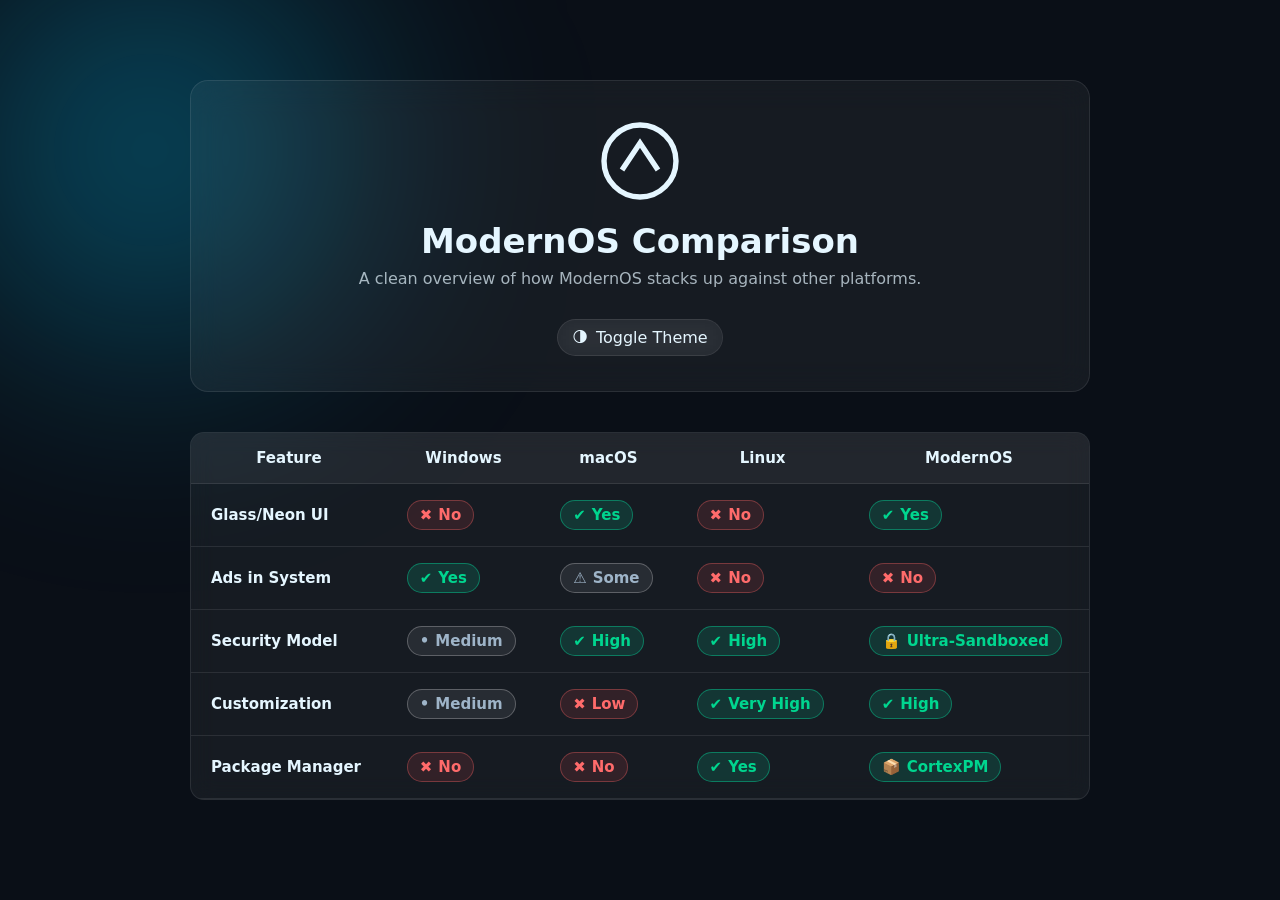
==== index.html @ d5716e23 "Update index.html" ====
<!doctype html>
<html lang="en" data-theme="dark">
<head>
<meta charset="utf-8" />
<meta name="viewport" content="width=device-width, initial-scale=1" />
<title>ModernOS – Comparison</title>

<style>
/* -------------------------
   GLOBAL DESIGN
--------------------------*/
:root {
  --bg-dark: #0a0f17;
  --bg-light: #f4f7ff;
  --text-dark: #e5f6ff;
  --text-light: #1b1e23;
  --glass-dark: rgba(255,255,255,0.05);
  --glass-light: rgba(0,0,0,0.05);
  --border-dark: rgba(255,255,255,0.09);
  --border-light: rgba(0,0,0,0.09);
}

html[data-theme="dark"] {
  --bg: var(--bg-dark);
  --text: var(--text-dark);
  --glass: var(--glass-dark);
  --border: var(--border-dark);
}

html[data-theme="light"] {
  --bg: var(--bg-light);
  --text: var(--text-light);
  --glass: var(--glass-light);
  --border: var(--border-light);
}

body {
  margin: 0;
  font-family: system-ui, Inter, sans-serif;
  background: var(--bg);
  color: var(--text);
  overflow-x: hidden;
  transition: background 0.5s, color 0.5s;
}

/* -------------------------
   HERO GRADIENT ANIMATION
--------------------------*/
.hero-bg {
  position: fixed;
  top: -150px;
  left: -150px;
  width: 600px;
  height: 600px;
  background: radial-gradient(circle, rgba(0,200,255,0.4), transparent 70%);
  filter: blur(100px);
  animation: float 12s infinite linear alternate;
  pointer-events: none;
}
@keyframes float {
  from { transform: translate(0,0); }
  to   { transform: translate(200px,120px); }
}

/* -------------------------
   PAGE STRUCTURE
--------------------------*/
.container {
  max-width: 900px;
  margin: 60px auto;
  padding: 20px;
  position: relative;
}

/* -------------------------
   HEADER + LOGO
--------------------------*/
header {
  text-align: center;
  padding: 35px 25px;
  border-radius: 18px;
  background: var(--glass);
  border: 1px solid var(--border);
  backdrop-filter: blur(16px);
}

.logo {
  width: 90px;
  height: 90px;
  margin: 0 auto 15px;
  opacity: 0;
  animation: fadeIn 1.5s forwards ease-out;
}

/* Placeholder ModernOS SVG logo */
.logo svg {
  width: 100%;
  height: 100%;
  fill: var(--text);
}

@keyframes fadeIn {
  to { opacity: 1; transform: scale(1); }
}

h1 {
  margin: 0;
  font-size: 34px;
  font-weight: 700;
}

p.lead {
  margin-top: 8px;
  color: var(--text);
  opacity: 0.7;
}

/* -------------------------
   THEME TOGGLE
--------------------------*/
.theme-toggle {
  margin-top: 15px;
  cursor: pointer;
  padding: 8px 14px;
  border-radius: 20px;
  display: inline-flex;
  gap: 8px;
  background: var(--glass);
  border: 1px solid var(--border);
  backdrop-filter: blur(10px);
  transition: 0.25s;
}
.theme-toggle:hover {
  transform: scale(1.05);
}

/* Icons for badges */
.icon {
  font-size: 15px;
  vertical-align: middle;
}

/* -------------------------
   TABLE
--------------------------*/
.table-wrap {
  margin-top: 40px;
  overflow-x: auto;
  border-radius: 14px;
  background: var(--glass);
  border: 1px solid var(--border);
  backdrop-filter: blur(12px);
  animation: slideUp 1.3s ease-out;
}

@keyframes slideUp {
  from {
    opacity: 0;
    transform: translateY(25px);
  }
  to {
    opacity: 1;
    transform: translateY(0);
  }
}

table {
  width: 100%;
  border-collapse: collapse;
  min-width: 550px;
}

th, td {
  padding: 16px 20px;
  border-bottom: 1px solid var(--border);
  font-size: 15px;
}

th {
  background: var(--glass);
  font-weight: 600;
}

tbody tr:hover {
  background: rgba(255,255,255,0.06);
  transition: 0.2s;
}

.feature {
  font-weight: 600;
}

/* STATUS ICON STYLES */
.status {
  font-size: 15px;
  font-weight: 600;
  display: inline-flex;
  align-items: center;
  gap: 6px;
  padding: 5px 12px;
  border-radius: 20px;
  border: 1px solid;
}

.yes {
  color: #00d68f;
  border-color: rgba(0,255,180,0.35);
  background: rgba(0,255,180,0.12);
}

.no {
  color: #ff6b6b;
  border-color: rgba(255,100,100,0.35);
  background: rgba(255,80,80,0.12);
}

.maybe {
  color: #9eb4c8;
  border-color: rgba(255,255,255,0.25);
  background: rgba(255,255,255,0.08);
}

/* ---------------------------
   MOBILE OPTIMIZATION
----------------------------*/
@media (max-width: 700px) {
  h1 { font-size: 26px; }
  p.lead { font-size: 14px; }
  th, td { font-size: 13px; padding: 12px 14px; }
}
</style>
</head>
<body>

<div class="hero-bg"></div>

<div class="container">

  <header>
    <div class="logo">
      <!-- ModernOS placeholder logo -->
      <svg viewBox="0 0 100 100">
        <circle cx="50" cy="50" r="40" stroke-width="6" stroke="currentColor" fill="none"/>
        <path d="M30 60 L50 30 L70 60" stroke="currentColor" stroke-width="6" fill="none"/>
      </svg>
    </div>

    <h1>ModernOS Comparison</h1>
    <p class="lead">A clean overview of how ModernOS stacks up against other platforms.</p>

    <div class="theme-toggle" onclick="toggleTheme()">
      <span class="icon">🌗</span> Toggle Theme
    </div>
  </header>

  <div class="table-wrap">
    <table>
      <thead>
        <tr>
          <th>Feature</th>
          <th>Windows</th>
          <th>macOS</th>
          <th>Linux</th>
          <th>ModernOS</th>
        </tr>
      </thead>

      <tbody>
        <tr>
          <td class="feature">Glass/Neon UI</td>
          <td><span class="status no"><span class="icon">✖</span>No</span></td>
          <td><span class="status yes"><span class="icon">✔</span>Yes</span></td>
          <td><span class="status no"><span class="icon">✖</span>No</span></td>
          <td><span class="status yes"><span class="icon">✔</span>Yes</span></td>
        </tr>

        <tr>
          <td class="feature">Ads in System</td>
          <td><span class="status yes"><span class="icon">✔</span>Yes</span></td>
          <td><span class="status maybe"><span class="icon">⚠</span>Some</span></td>
          <td><span class="status no"><span class="icon">✖</span>No</span></td>
          <td><span class="status no"><span class="icon">✖</span>No</span></td>
        </tr>

        <tr>
          <td class="feature">Security Model</td>
          <td><span class="status maybe"><span class="icon">•</span>Medium</span></td>
          <td><span class="status yes"><span class="icon">✔</span>High</span></td>
          <td><span class="status yes"><span class="icon">✔</span>High</span></td>
          <td><span class="status yes"><span class="icon">🔒</span>Ultra-Sandboxed</span></td>
        </tr>

        <tr>
          <td class="feature">Customization</td>
          <td><span class="status maybe"><span class="icon">•</span>Medium</span></td>
          <td><span class="status no"><span class="icon">✖</span>Low</span></td>
          <td><span class="status yes"><span class="icon">✔</span>Very High</span></td>
          <td><span class="status yes"><span class="icon">✔</span>High</span></td>
        </tr>

        <tr>
          <td class="feature">Package Manager</td>
          <td><span class="status no"><span class="icon">✖</span>No</span></td>
          <td><span class="status no"><span class="icon">✖</span>No</span></td>
          <td><span class="status yes"><span class="icon">✔</span>Yes</span></td>
          <td><span class="status yes"><span class="icon">📦</span>CortexPM</span></td>
        </tr>

      </tbody>
    </table>
  </div>

</div>

<script>
function toggleTheme() {
  const html = document.documentElement;
  html.dataset.theme = html.dataset.theme === "dark" ? "light" : "dark";
}
</script>

</body>
</html>
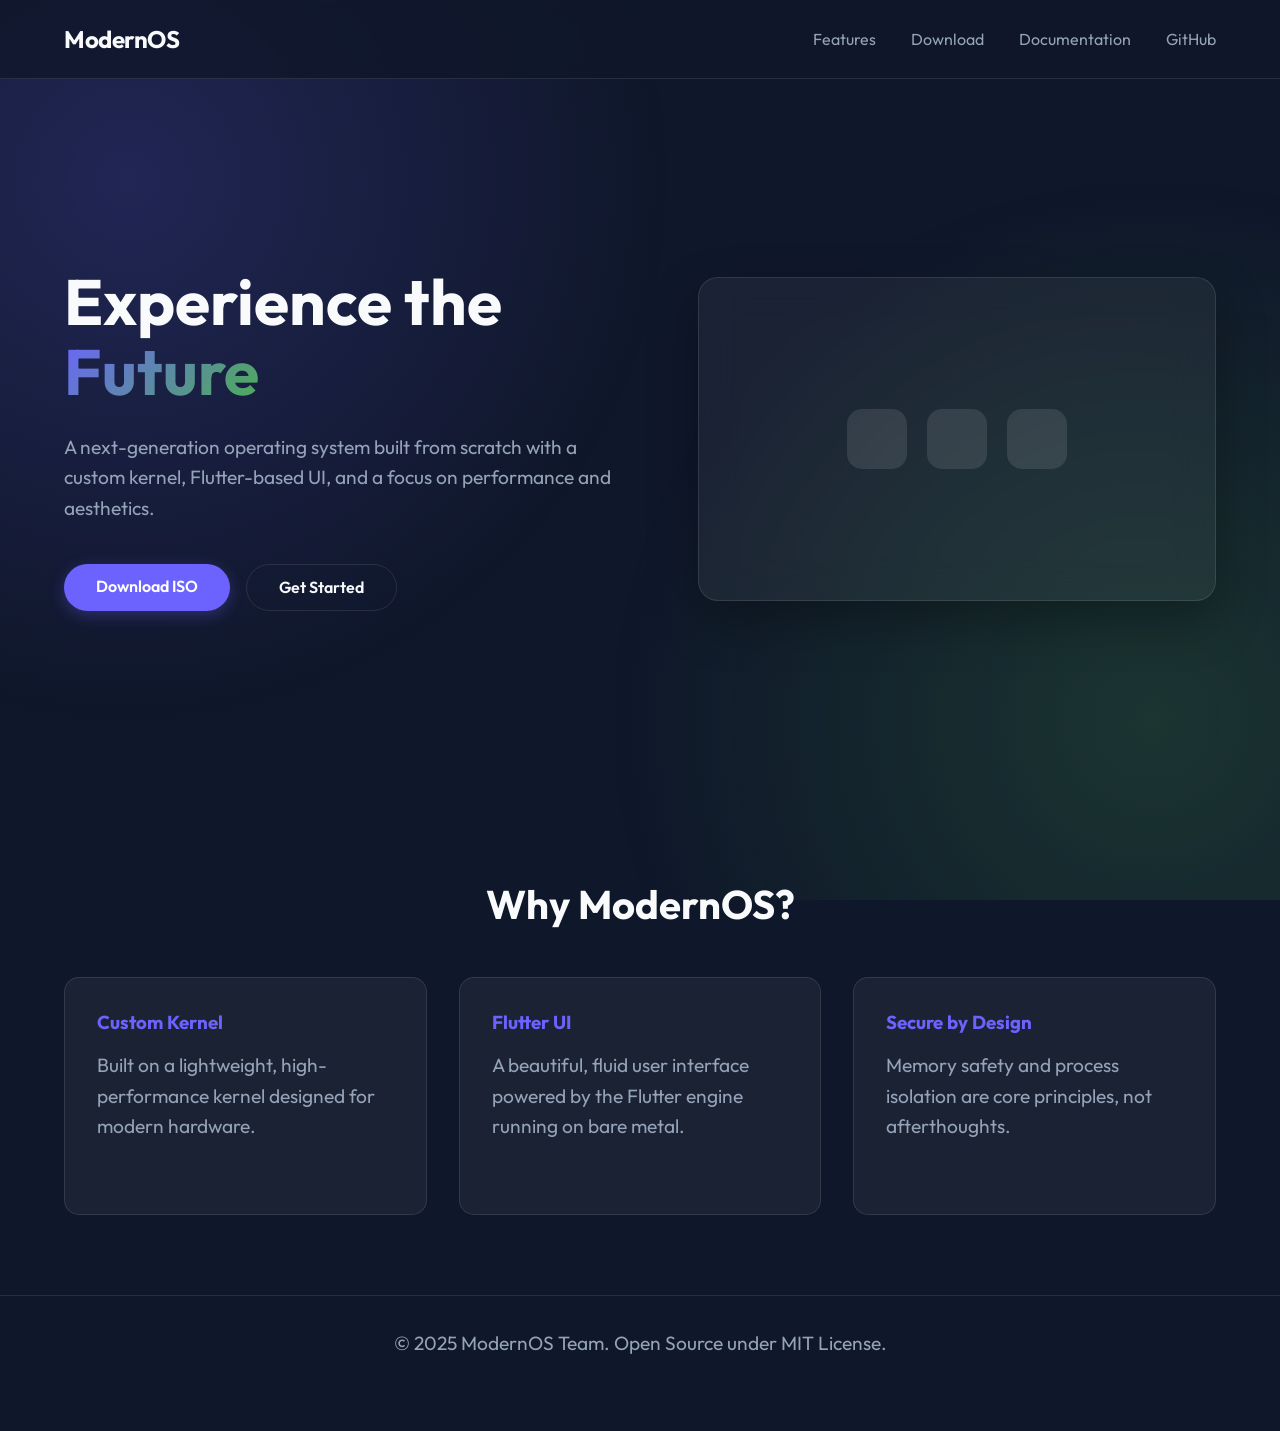
==== commit da3711a9: "Release: ISO and Website" ====
--- a/index.html
+++ b/index.html
@@ -1,323 +1,66 @@
-<!doctype html>
-<html lang="en" data-theme="dark">
+<!DOCTYPE html>
+<html lang="en">
 <head>
-<meta charset="utf-8" />
-<meta name="viewport" content="width=device-width, initial-scale=1" />
-<title>ModernOS – Comparison</title>
-
-<style>
-/* -------------------------
-   GLOBAL DESIGN
---------------------------*/
-:root {
-  --bg-dark: #0a0f17;
-  --bg-light: #f4f7ff;
-  --text-dark: #e5f6ff;
-  --text-light: #1b1e23;
-  --glass-dark: rgba(255,255,255,0.05);
-  --glass-light: rgba(0,0,0,0.05);
-  --border-dark: rgba(255,255,255,0.09);
-  --border-light: rgba(0,0,0,0.09);
-}
-
-html[data-theme="dark"] {
-  --bg: var(--bg-dark);
-  --text: var(--text-dark);
-  --glass: var(--glass-dark);
-  --border: var(--border-dark);
-}
-
-html[data-theme="light"] {
-  --bg: var(--bg-light);
-  --text: var(--text-light);
-  --glass: var(--glass-light);
-  --border: var(--border-light);
-}
-
-body {
-  margin: 0;
-  font-family: system-ui, Inter, sans-serif;
-  background: var(--bg);
-  color: var(--text);
-  overflow-x: hidden;
-  transition: background 0.5s, color 0.5s;
-}
-
-/* -------------------------
-   HERO GRADIENT ANIMATION
---------------------------*/
-.hero-bg {
-  position: fixed;
-  top: -150px;
-  left: -150px;
-  width: 600px;
-  height: 600px;
-  background: radial-gradient(circle, rgba(0,200,255,0.4), transparent 70%);
-  filter: blur(100px);
-  animation: float 12s infinite linear alternate;
-  pointer-events: none;
-}
-@keyframes float {
-  from { transform: translate(0,0); }
-  to   { transform: translate(200px,120px); }
-}
-
-/* -------------------------
-   PAGE STRUCTURE
---------------------------*/
-.container {
-  max-width: 900px;
-  margin: 60px auto;
-  padding: 20px;
-  position: relative;
-}
-
-/* -------------------------
-   HEADER + LOGO
---------------------------*/
-header {
-  text-align: center;
-  padding: 35px 25px;
-  border-radius: 18px;
-  background: var(--glass);
-  border: 1px solid var(--border);
-  backdrop-filter: blur(16px);
-}
-
-.logo {
-  width: 90px;
-  height: 90px;
-  margin: 0 auto 15px;
-  opacity: 0;
-  animation: fadeIn 1.5s forwards ease-out;
-}
-
-/* Placeholder ModernOS SVG logo */
-.logo svg {
-  width: 100%;
-  height: 100%;
-  fill: var(--text);
-}
-
-@keyframes fadeIn {
-  to { opacity: 1; transform: scale(1); }
-}
-
-h1 {
-  margin: 0;
-  font-size: 34px;
-  font-weight: 700;
-}
-
-p.lead {
-  margin-top: 8px;
-  color: var(--text);
-  opacity: 0.7;
-}
-
-/* -------------------------
-   THEME TOGGLE
---------------------------*/
-.theme-toggle {
-  margin-top: 15px;
-  cursor: pointer;
-  padding: 8px 14px;
-  border-radius: 20px;
-  display: inline-flex;
-  gap: 8px;
-  background: var(--glass);
-  border: 1px solid var(--border);
-  backdrop-filter: blur(10px);
-  transition: 0.25s;
-}
-.theme-toggle:hover {
-  transform: scale(1.05);
-}
-
-/* Icons for badges */
-.icon {
-  font-size: 15px;
-  vertical-align: middle;
-}
-
-/* -------------------------
-   TABLE
---------------------------*/
-.table-wrap {
-  margin-top: 40px;
-  overflow-x: auto;
-  border-radius: 14px;
-  background: var(--glass);
-  border: 1px solid var(--border);
-  backdrop-filter: blur(12px);
-  animation: slideUp 1.3s ease-out;
-}
-
-@keyframes slideUp {
-  from {
-    opacity: 0;
-    transform: translateY(25px);
-  }
-  to {
-    opacity: 1;
-    transform: translateY(0);
-  }
-}
-
-table {
-  width: 100%;
-  border-collapse: collapse;
-  min-width: 550px;
-}
-
-th, td {
-  padding: 16px 20px;
-  border-bottom: 1px solid var(--border);
-  font-size: 15px;
-}
-
-th {
-  background: var(--glass);
-  font-weight: 600;
-}
-
-tbody tr:hover {
-  background: rgba(255,255,255,0.06);
-  transition: 0.2s;
-}
-
-.feature {
-  font-weight: 600;
-}
-
-/* STATUS ICON STYLES */
-.status {
-  font-size: 15px;
-  font-weight: 600;
-  display: inline-flex;
-  align-items: center;
-  gap: 6px;
-  padding: 5px 12px;
-  border-radius: 20px;
-  border: 1px solid;
-}
-
-.yes {
-  color: #00d68f;
-  border-color: rgba(0,255,180,0.35);
-  background: rgba(0,255,180,0.12);
-}
-
-.no {
-  color: #ff6b6b;
-  border-color: rgba(255,100,100,0.35);
-  background: rgba(255,80,80,0.12);
-}
-
-.maybe {
-  color: #9eb4c8;
-  border-color: rgba(255,255,255,0.25);
-  background: rgba(255,255,255,0.08);
-}
-
-/* ---------------------------
-   MOBILE OPTIMIZATION
-----------------------------*/
-@media (max-width: 700px) {
-  h1 { font-size: 26px; }
-  p.lead { font-size: 14px; }
-  th, td { font-size: 13px; padding: 12px 14px; }
-}
-</style>
+    <meta charset="UTF-8">
+    <meta name="viewport" content="width=device-width, initial-scale=1.0">
+    <title>ModernOS - The Future of Operating Systems</title>
+    <link rel="stylesheet" href="style.css">
+    <link href="https://fonts.googleapis.com/css2?family=Outfit:wght@300;400;600;700&display=swap" rel="stylesheet">
 </head>
 <body>
+    <div class="background-gradient"></div>
+    
+    <nav class="navbar">
+        <div class="logo">ModernOS</div>
+        <div class="nav-links">
+            <a href="#features">Features</a>
+            <a href="#download">Download</a>
+            <a href="#docs">Documentation</a>
+            <a href="https://github.com/arthur/ModernOS-Cortex" class="github-link">GitHub</a>
+        </div>
+    </nav>
 
-<div class="hero-bg"></div>
+    <header class="hero">
+        <div class="hero-content">
+            <h1>Experience the <span class="gradient-text">Future</span></h1>
+            <p>A next-generation operating system built from scratch with a custom kernel, Flutter-based UI, and a focus on performance and aesthetics.</p>
+            <div class="cta-buttons">
+                <a href="#download" class="btn primary">Download ISO</a>
+                <a href="#docs" class="btn secondary">Get Started</a>
+            </div>
+        </div>
+        <div class="hero-image">
+            <div class="glass-card">
+                <!-- Placeholder for OS screenshot -->
+                <div class="screen-placeholder">
+                    <div class="app-icon"></div>
+                    <div class="app-icon"></div>
+                    <div class="app-icon"></div>
+                </div>
+            </div>
+        </div>
+    </header>
 
-<div class="container">
+    <section id="features" class="features">
+        <h2>Why ModernOS?</h2>
+        <div class="feature-grid">
+            <div class="feature-card">
+                <h3>Custom Kernel</h3>
+                <p>Built on a lightweight, high-performance kernel designed for modern hardware.</p>
+            </div>
+            <div class="feature-card">
+                <h3>Flutter UI</h3>
+                <p>A beautiful, fluid user interface powered by the Flutter engine running on bare metal.</p>
+            </div>
+            <div class="feature-card">
+                <h3>Secure by Design</h3>
+                <p>Memory safety and process isolation are core principles, not afterthoughts.</p>
+            </div>
+        </div>
+    </section>
 
-  <header>
-    <div class="logo">
-      <!-- ModernOS placeholder logo -->
-      <svg viewBox="0 0 100 100">
-        <circle cx="50" cy="50" r="40" stroke-width="6" stroke="currentColor" fill="none"/>
-        <path d="M30 60 L50 30 L70 60" stroke="currentColor" stroke-width="6" fill="none"/>
-      </svg>
-    </div>
-
-    <h1>ModernOS Comparison</h1>
-    <p class="lead">A clean overview of how ModernOS stacks up against other platforms.</p>
-
-    <div class="theme-toggle" onclick="toggleTheme()">
-      <span class="icon">🌗</span> Toggle Theme
-    </div>
-  </header>
-
-  <div class="table-wrap">
-    <table>
-      <thead>
-        <tr>
-          <th>Feature</th>
-          <th>Windows</th>
-          <th>macOS</th>
-          <th>Linux</th>
-          <th>ModernOS</th>
-        </tr>
-      </thead>
-
-      <tbody>
-        <tr>
-          <td class="feature">Glass/Neon UI</td>
-          <td><span class="status no"><span class="icon">✖</span>No</span></td>
-          <td><span class="status yes"><span class="icon">✔</span>Yes</span></td>
-          <td><span class="status no"><span class="icon">✖</span>No</span></td>
-          <td><span class="status yes"><span class="icon">✔</span>Yes</span></td>
-        </tr>
-
-        <tr>
-          <td class="feature">Ads in System</td>
-          <td><span class="status yes"><span class="icon">✔</span>Yes</span></td>
-          <td><span class="status maybe"><span class="icon">⚠</span>Some</span></td>
-          <td><span class="status no"><span class="icon">✖</span>No</span></td>
-          <td><span class="status no"><span class="icon">✖</span>No</span></td>
-        </tr>
-
-        <tr>
-          <td class="feature">Security Model</td>
-          <td><span class="status maybe"><span class="icon">•</span>Medium</span></td>
-          <td><span class="status yes"><span class="icon">✔</span>High</span></td>
-          <td><span class="status yes"><span class="icon">✔</span>High</span></td>
-          <td><span class="status yes"><span class="icon">🔒</span>Ultra-Sandboxed</span></td>
-        </tr>
-
-        <tr>
-          <td class="feature">Customization</td>
-          <td><span class="status maybe"><span class="icon">•</span>Medium</span></td>
-          <td><span class="status no"><span class="icon">✖</span>Low</span></td>
-          <td><span class="status yes"><span class="icon">✔</span>Very High</span></td>
-          <td><span class="status yes"><span class="icon">✔</span>High</span></td>
-        </tr>
-
-        <tr>
-          <td class="feature">Package Manager</td>
-          <td><span class="status no"><span class="icon">✖</span>No</span></td>
-          <td><span class="status no"><span class="icon">✖</span>No</span></td>
-          <td><span class="status yes"><span class="icon">✔</span>Yes</span></td>
-          <td><span class="status yes"><span class="icon">📦</span>CortexPM</span></td>
-        </tr>
-
-      </tbody>
-    </table>
-  </div>
-
-</div>
-
-<script>
-function toggleTheme() {
-  const html = document.documentElement;
-  html.dataset.theme = html.dataset.theme === "dark" ? "light" : "dark";
-}
-</script>
-
+    <footer class="footer">
+        <p>&copy; 2025 ModernOS Team. Open Source under MIT License.</p>
+    </footer>
 </body>
 </html>
--- a/style.css
+++ b/style.css
@@ -0,0 +1,195 @@
+:root {
+    --primary: #6C63FF;
+    --secondary: #4CAF50;
+    --dark-bg: #0F172A;
+    --glass-bg: rgba(255, 255, 255, 0.05);
+    --glass-border: rgba(255, 255, 255, 0.1);
+    --text-main: #F8FAFC;
+    --text-muted: #94A3B8;
+}
+
+* {
+    margin: 0;
+    padding: 0;
+    box-sizing: border-box;
+}
+
+body {
+    font-family: 'Outfit', sans-serif;
+    background-color: var(--dark-bg);
+    color: var(--text-main);
+    overflow-x: hidden;
+}
+
+.background-gradient {
+    position: fixed;
+    top: 0;
+    left: 0;
+    width: 100vw;
+    height: 100vh;
+    background: radial-gradient(circle at 10% 20%, rgba(108, 99, 255, 0.2) 0%, transparent 40%),
+                radial-gradient(circle at 90% 80%, rgba(76, 175, 80, 0.2) 0%, transparent 40%);
+    z-index: -1;
+}
+
+.navbar {
+    display: flex;
+    justify-content: space-between;
+    align-items: center;
+    padding: 1.5rem 5%;
+    background: rgba(15, 23, 42, 0.8);
+    backdrop-filter: blur(10px);
+    position: sticky;
+    top: 0;
+    z-index: 100;
+    border-bottom: 1px solid var(--glass-border);
+}
+
+.logo {
+    font-size: 1.5rem;
+    font-weight: 700;
+    letter-spacing: -0.5px;
+}
+
+.nav-links a {
+    color: var(--text-muted);
+    text-decoration: none;
+    margin-left: 2rem;
+    transition: color 0.3s;
+}
+
+.nav-links a:hover {
+    color: var(--text-main);
+}
+
+.hero {
+    display: flex;
+    align-items: center;
+    justify-content: space-between;
+    padding: 5rem 5%;
+    min-height: 80vh;
+}
+
+.hero-content {
+    max-width: 50%;
+}
+
+h1 {
+    font-size: 4rem;
+    line-height: 1.1;
+    margin-bottom: 1.5rem;
+}
+
+.gradient-text {
+    background: linear-gradient(135deg, var(--primary), var(--secondary));
+    -webkit-background-clip: text;
+    -webkit-text-fill-color: transparent;
+}
+
+p {
+    font-size: 1.2rem;
+    color: var(--text-muted);
+    margin-bottom: 2.5rem;
+    line-height: 1.6;
+}
+
+.cta-buttons {
+    display: flex;
+    gap: 1rem;
+}
+
+.btn {
+    padding: 0.8rem 2rem;
+    border-radius: 50px;
+    text-decoration: none;
+    font-weight: 600;
+    transition: transform 0.2s, box-shadow 0.2s;
+}
+
+.btn.primary {
+    background: var(--primary);
+    color: white;
+    box-shadow: 0 4px 15px rgba(108, 99, 255, 0.3);
+}
+
+.btn.secondary {
+    background: transparent;
+    border: 1px solid var(--glass-border);
+    color: var(--text-main);
+}
+
+.btn:hover {
+    transform: translateY(-2px);
+}
+
+.hero-image {
+    width: 45%;
+    display: flex;
+    justify-content: center;
+}
+
+.glass-card {
+    width: 100%;
+    aspect-ratio: 16/10;
+    background: var(--glass-bg);
+    border: 1px solid var(--glass-border);
+    border-radius: 20px;
+    backdrop-filter: blur(20px);
+    box-shadow: 0 20px 50px rgba(0, 0, 0, 0.3);
+    display: flex;
+    align-items: center;
+    justify-content: center;
+}
+
+.screen-placeholder {
+    display: flex;
+    gap: 20px;
+}
+
+.app-icon {
+    width: 60px;
+    height: 60px;
+    background: rgba(255, 255, 255, 0.1);
+    border-radius: 15px;
+}
+
+.features {
+    padding: 5rem 5%;
+}
+
+.features h2 {
+    text-align: center;
+    font-size: 2.5rem;
+    margin-bottom: 3rem;
+}
+
+.feature-grid {
+    display: grid;
+    grid-template-columns: repeat(auto-fit, minmax(300px, 1fr));
+    gap: 2rem;
+}
+
+.feature-card {
+    background: var(--glass-bg);
+    border: 1px solid var(--glass-border);
+    padding: 2rem;
+    border-radius: 15px;
+    transition: transform 0.3s;
+}
+
+.feature-card:hover {
+    transform: translateY(-5px);
+    background: rgba(255, 255, 255, 0.08);
+}
+
+.feature-card h3 {
+    margin-bottom: 1rem;
+    color: var(--primary);
+}
+
+.footer {
+    text-align: center;
+    padding: 2rem;
+    border-top: 1px solid var(--glass-border);
+    color: var(--text-muted);
+}
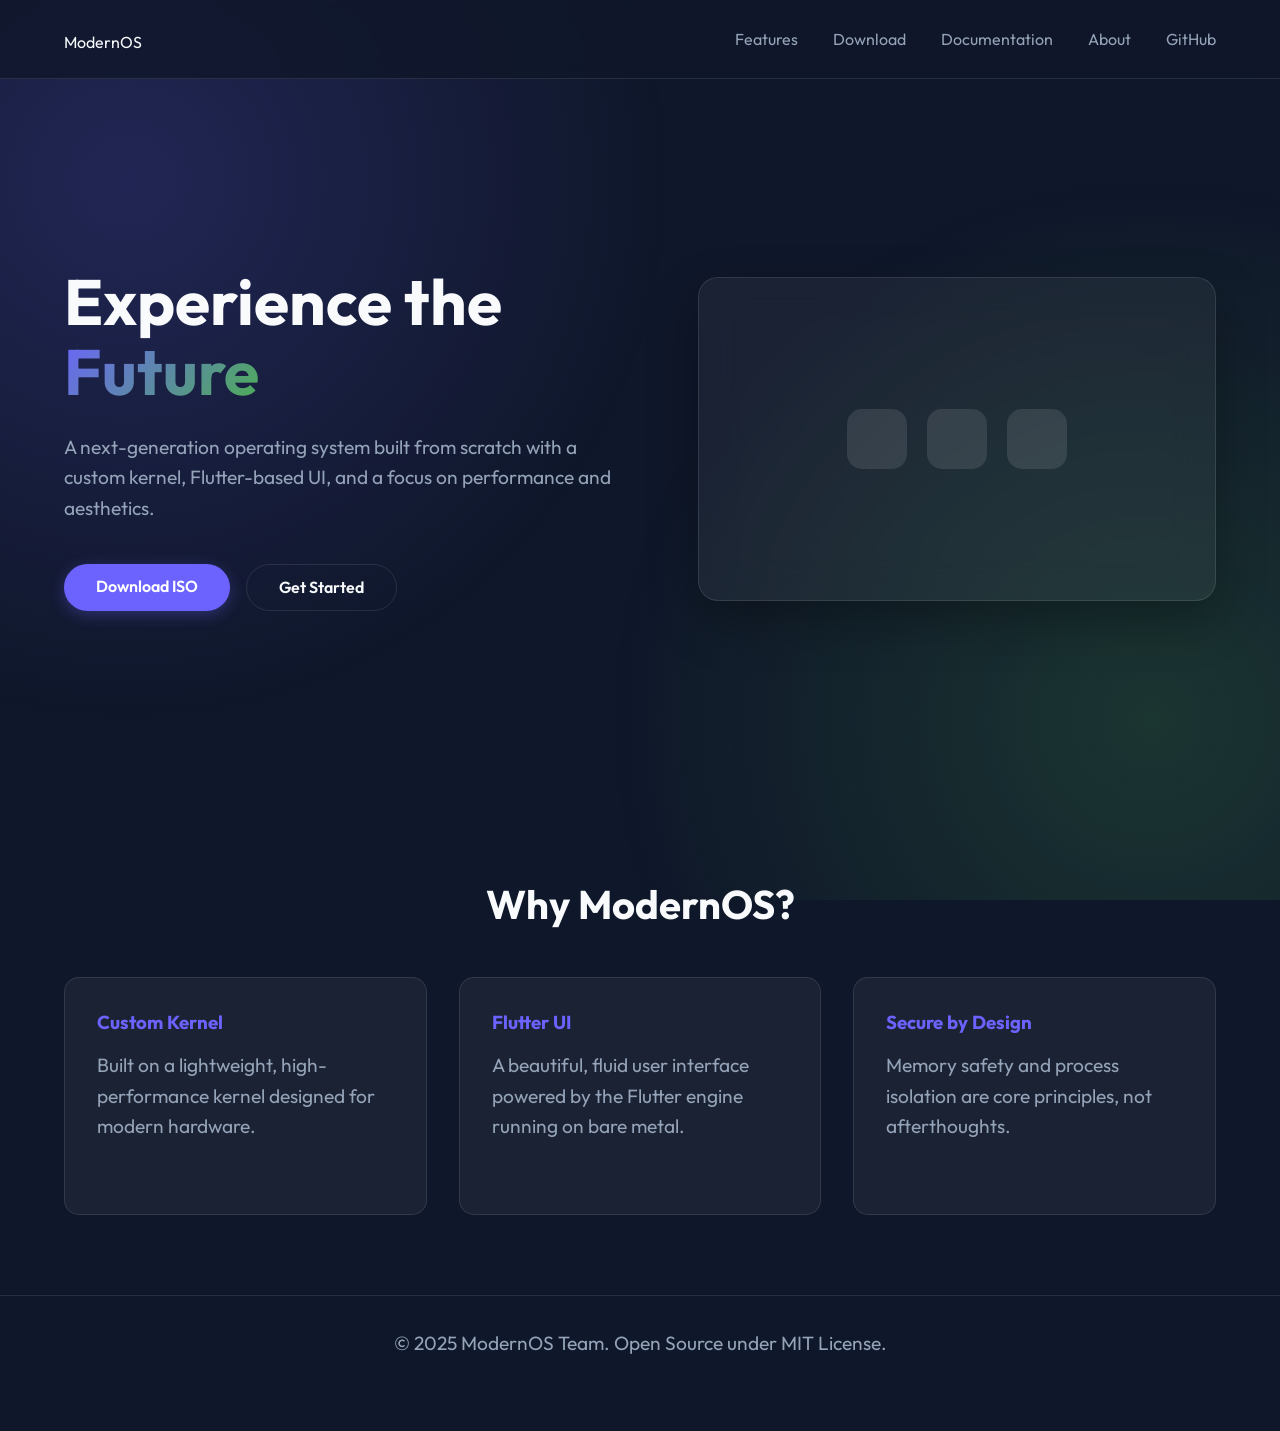
==== commit 63f4c00d: "Update website and add docs" ====
--- a/index.html
+++ b/index.html
@@ -1,5 +1,6 @@
 <!DOCTYPE html>
 <html lang="en">
+
 <head>
     <meta charset="UTF-8">
     <meta name="viewport" content="width=device-width, initial-scale=1.0">
@@ -7,15 +8,17 @@
     <link rel="stylesheet" href="style.css">
     <link href="https://fonts.googleapis.com/css2?family=Outfit:wght@300;400;600;700&display=swap" rel="stylesheet">
 </head>
+
 <body>
     <div class="background-gradient"></div>
-    
+
     <nav class="navbar">
-        <div class="logo">ModernOS</div>
+        <div class="logo"><a href="index.html"></a>ModernOS</a></div>
         <div class="nav-links">
             <a href="#features">Features</a>
             <a href="#download">Download</a>
-            <a href="#docs">Documentation</a>
+            <a href="docs.html">Documentation</a>
+            <a href="about.html">About</a>
             <a href="https://github.com/arthur/ModernOS-Cortex" class="github-link">GitHub</a>
         </div>
     </nav>
@@ -23,7 +26,8 @@
     <header class="hero">
         <div class="hero-content">
             <h1>Experience the <span class="gradient-text">Future</span></h1>
-            <p>A next-generation operating system built from scratch with a custom kernel, Flutter-based UI, and a focus on performance and aesthetics.</p>
+            <p>A next-generation operating system built from scratch with a custom kernel, Flutter-based UI, and a focus
+                on performance and aesthetics.</p>
             <div class="cta-buttons">
                 <a href="#download" class="btn primary">Download ISO</a>
                 <a href="#docs" class="btn secondary">Get Started</a>
@@ -63,4 +67,5 @@
         <p>&copy; 2025 ModernOS Team. Open Source under MIT License.</p>
     </footer>
 </body>
-</html>
+
+</html>
--- a/style.css
+++ b/style.css
@@ -28,7 +28,7 @@
     width: 100vw;
     height: 100vh;
     background: radial-gradient(circle at 10% 20%, rgba(108, 99, 255, 0.2) 0%, transparent 40%),
-                radial-gradient(circle at 90% 80%, rgba(76, 175, 80, 0.2) 0%, transparent 40%);
+        radial-gradient(circle at 90% 80%, rgba(76, 175, 80, 0.2) 0%, transparent 40%);
     z-index: -1;
 }
 
@@ -45,10 +45,12 @@
     border-bottom: 1px solid var(--glass-border);
 }
 
-.logo {
+.logo a {
     font-size: 1.5rem;
     font-weight: 700;
     letter-spacing: -0.5px;
+    color: var(--text-main);
+    text-decoration: none;
 }
 
 .nav-links a {
@@ -58,7 +60,8 @@
     transition: color 0.3s;
 }
 
-.nav-links a:hover {
+.nav-links a:hover,
+.nav-links a.active {
     color: var(--text-main);
 }
 
@@ -70,6 +73,16 @@
     min-height: 80vh;
 }
 
+.small-hero {
+    min-height: 40vh;
+    justify-content: center;
+    text-align: center;
+}
+
+.small-hero .hero-content {
+    max-width: 100%;
+}
+
 .hero-content {
     max-width: 50%;
 }
@@ -83,6 +96,7 @@
 .gradient-text {
     background: linear-gradient(135deg, var(--primary), var(--secondary));
     -webkit-background-clip: text;
+    background-clip: text;
     -webkit-text-fill-color: transparent;
 }
 
@@ -187,9 +201,123 @@
     color: var(--primary);
 }
 
+/* Documentation Styles */
+.docs-container {
+    display: flex;
+    padding: 2rem 5%;
+    gap: 3rem;
+    min-height: 80vh;
+}
+
+.sidebar {
+    width: 250px;
+    flex-shrink: 0;
+    position: sticky;
+    top: 100px;
+    height: fit-content;
+}
+
+.sidebar h3 {
+    margin-bottom: 1rem;
+    color: var(--text-main);
+    font-size: 1.1rem;
+}
+
+.sidebar ul {
+    list-style: none;
+    margin-bottom: 2rem;
+}
+
+.sidebar li {
+    margin-bottom: 0.5rem;
+}
+
+.sidebar a {
+    color: var(--text-muted);
+    text-decoration: none;
+    transition: color 0.2s;
+}
+
+.sidebar a:hover {
+    color: var(--primary);
+}
+
+.docs-content {
+    flex-grow: 1;
+    max-width: 800px;
+}
+
+.docs-content section {
+    margin-bottom: 4rem;
+}
+
+.docs-content h1 {
+    font-size: 3rem;
+    margin-bottom: 2rem;
+}
+
+.docs-content h2 {
+    font-size: 2rem;
+    margin-bottom: 1.5rem;
+    color: var(--text-main);
+}
+
+.code-block {
+    background: rgba(0, 0, 0, 0.3);
+    padding: 1.5rem;
+    border-radius: 10px;
+    margin-bottom: 1.5rem;
+    border: 1px solid var(--glass-border);
+    overflow-x: auto;
+}
+
+code {
+    font-family: 'Courier New', Courier, monospace;
+    color: #A5B4FC;
+}
+
+/* About Page Styles */
+.about-section {
+    padding: 2rem 5%;
+    max-width: 1000px;
+    margin: 0 auto;
+}
+
+.about-card {
+    background: var(--glass-bg);
+    border: 1px solid var(--glass-border);
+    padding: 3rem;
+    border-radius: 20px;
+    margin-bottom: 2rem;
+}
+
+.team-grid {
+    display: grid;
+    grid-template-columns: repeat(auto-fit, minmax(200px, 1fr));
+    gap: 2rem;
+    margin-top: 3rem;
+}
+
+.team-member {
+    text-align: center;
+    background: var(--glass-bg);
+    padding: 2rem;
+    border-radius: 15px;
+    border: 1px solid var(--glass-border);
+}
+
+.avatar {
+    width: 100px;
+    height: 100px;
+    background: linear-gradient(135deg, var(--primary), var(--secondary));
+    border-radius: 50%;
+    margin: 0 auto 1rem;
+}
+
 .footer {
     text-align: center;
     padding: 2rem;
     border-top: 1px solid var(--glass-border);
     color: var(--text-muted);
-}
+    margin-top: auto;
+}
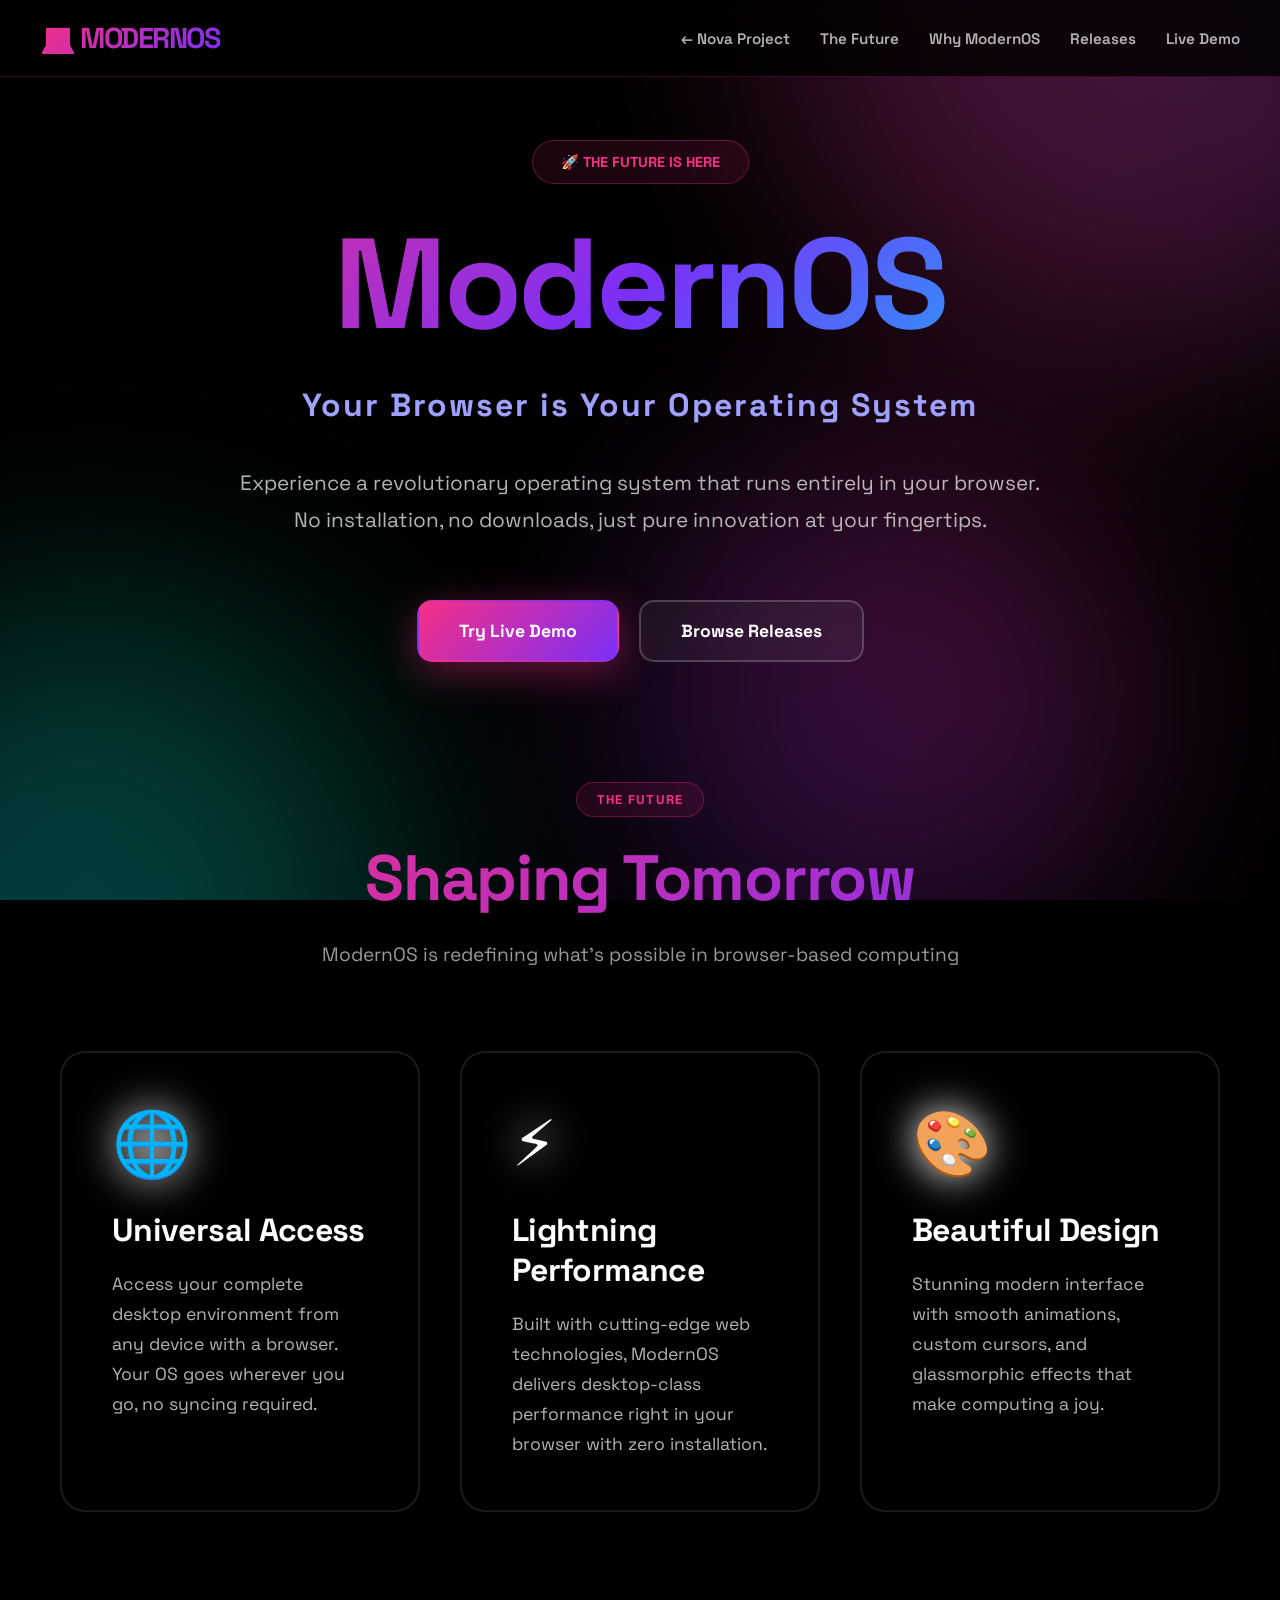
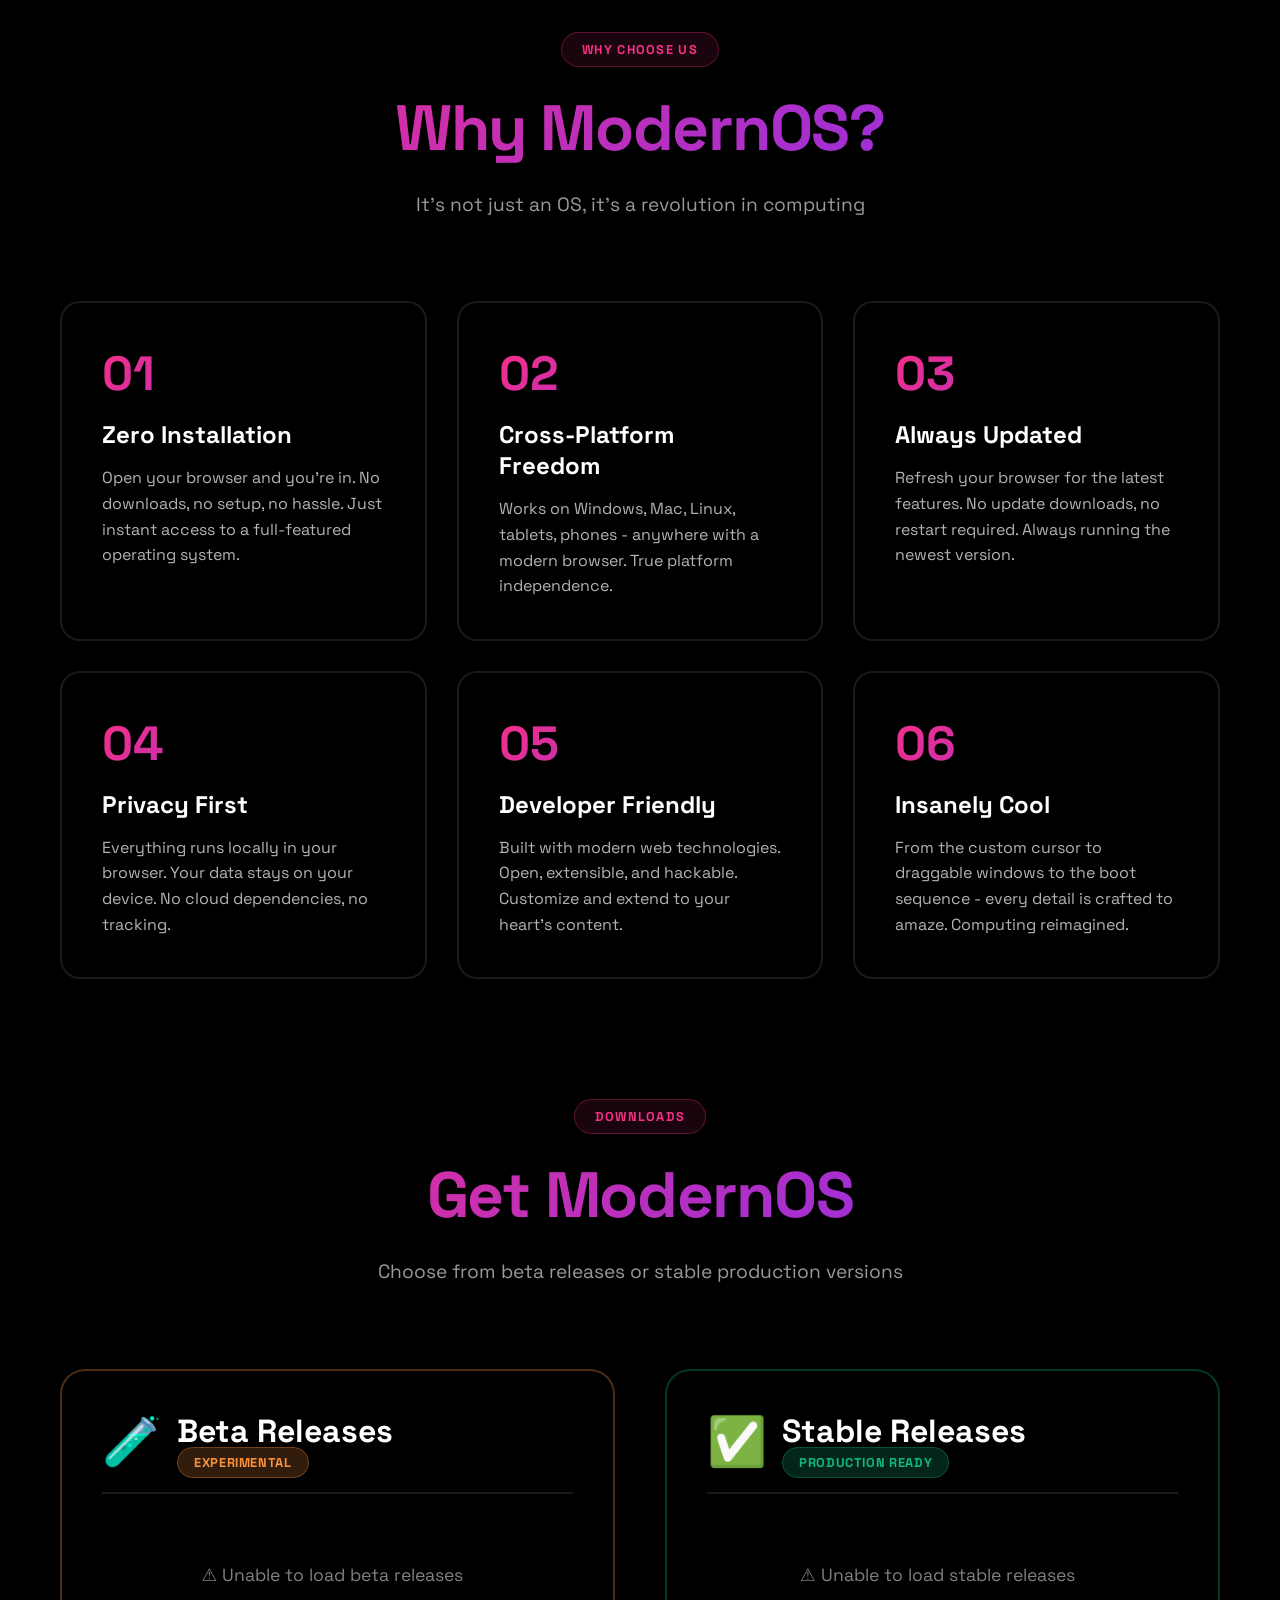
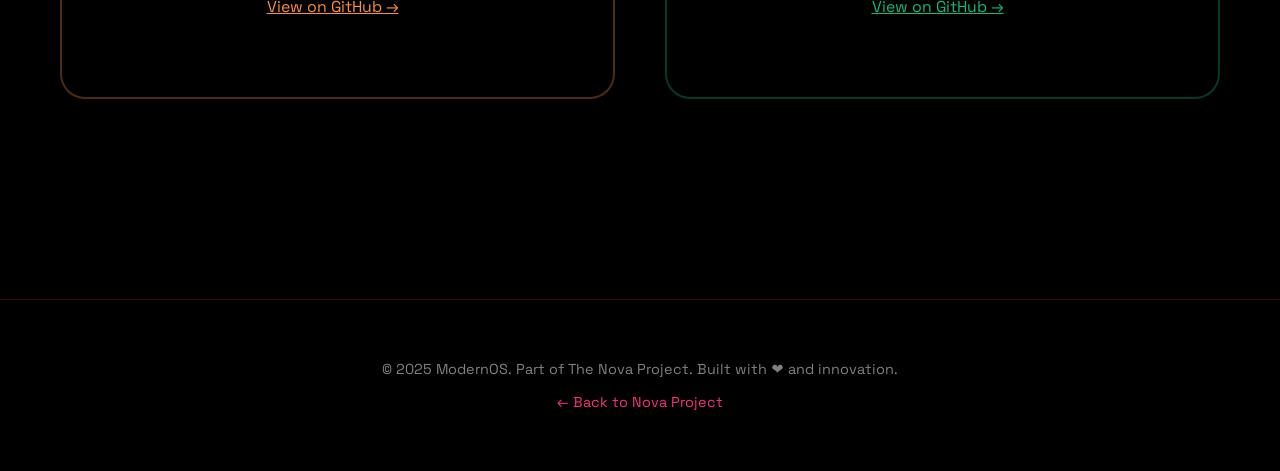
==== commit 254ab3f9: "Update index.html" ====
--- a/index.html
+++ b/index.html
@@ -1,71 +1,844 @@
 <!DOCTYPE html>
 <html lang="en">
-
 <head>
     <meta charset="UTF-8">
     <meta name="viewport" content="width=device-width, initial-scale=1.0">
-    <title>ModernOS - The Future of Operating Systems</title>
-    <link rel="stylesheet" href="style.css">
-    <link href="https://fonts.googleapis.com/css2?family=Outfit:wght@300;400;600;700&display=swap" rel="stylesheet">
+    <title>ModernOS - The Future of Browser Operating Systems</title>
+    <style>
+        @import url('https://fonts.googleapis.com/css2?family=Space+Grotesk:wght@400;500;600;700;800;900&display=swap');
+
+        * {
+            margin: 0;
+            padding: 0;
+            box-sizing: border-box;
+        }
+
+        body {
+            font-family: 'Space Grotesk', system-ui, sans-serif;
+            background: #000000;
+            color: white;
+            overflow-x: hidden;
+        }
+
+        /* Animated background */
+        .bg-animation {
+            position: fixed;
+            width: 100%;
+            height: 100%;
+            overflow: hidden;
+            z-index: 0;
+            pointer-events: none;
+        }
+
+        .gradient-orb {
+            position: absolute;
+            border-radius: 50%;
+            filter: blur(120px);
+            opacity: 0.3;
+            animation: float 30s infinite ease-in-out;
+        }
+
+        .orb1 {
+            width: 700px;
+            height: 700px;
+            background: linear-gradient(45deg, #f72f85, #a855f7);
+            top: -350px;
+            right: -200px;
+        }
+
+        .orb2 {
+            width: 600px;
+            height: 600px;
+            background: linear-gradient(45deg, #00d4ff, #10b981);
+            bottom: -300px;
+            left: -200px;
+            animation-delay: 10s;
+        }
+
+        .orb3 {
+            width: 500px;
+            height: 500px;
+            background: linear-gradient(45deg, #7b2ff7, #f72f85);
+            top: 50%;
+            left: 50%;
+            animation-delay: 20s;
+        }
+
+        @keyframes float {
+            0%, 100% { transform: translate(0, 0) rotate(0deg); }
+            50% { transform: translate(150px, -150px) rotate(180deg); }
+        }
+
+        /* Header */
+        .header {
+            position: fixed;
+            top: 0;
+            left: 0;
+            right: 0;
+            z-index: 1000;
+            background: rgba(0, 0, 0, 0.8);
+            backdrop-filter: blur(20px);
+            border-bottom: 1px solid rgba(247, 47, 133, 0.2);
+            padding: 20px 40px;
+        }
+
+        .nav {
+            max-width: 1400px;
+            margin: 0 auto;
+            display: flex;
+            justify-content: space-between;
+            align-items: center;
+        }
+
+        .logo {
+            font-size: 1.8rem;
+            font-weight: 900;
+            background: linear-gradient(135deg, #f72f85, #7b2ff7);
+            -webkit-background-clip: text;
+            -webkit-text-fill-color: transparent;
+            letter-spacing: -0.05em;
+        }
+
+        .nav-links {
+            display: flex;
+            gap: 30px;
+            align-items: center;
+        }
+
+        .nav-link {
+            color: rgba(255, 255, 255, 0.7);
+            text-decoration: none;
+            font-weight: 600;
+            font-size: 0.95rem;
+            transition: all 0.3s;
+        }
+
+        .nav-link:hover {
+            color: #f72f85;
+        }
+
+        .container {
+            position: relative;
+            z-index: 1;
+            max-width: 1400px;
+            margin: 0 auto;
+            padding: 140px 60px 80px;
+        }
+
+        /* Hero Section */
+        .hero {
+            text-align: center;
+            margin-bottom: 120px;
+            animation: fadeInUp 1s ease;
+        }
+
+        @keyframes fadeInUp {
+            from { opacity: 0; transform: translateY(50px); }
+            to { opacity: 1; transform: translateY(0); }
+        }
+
+        .hero-badge {
+            display: inline-block;
+            padding: 12px 28px;
+            background: rgba(247, 47, 133, 0.1);
+            border: 1px solid rgba(247, 47, 133, 0.3);
+            border-radius: 50px;
+            color: #f72f85;
+            font-size: 0.9rem;
+            font-weight: 700;
+            margin-bottom: 30px;
+            animation: fadeInUp 1s ease 0.2s backwards;
+        }
+
+        h1 {
+            font-size: 8em;
+            font-weight: 900;
+            background: linear-gradient(135deg, #f72f85 0%, #7b2ff7 50%, #00d4ff 100%);
+            -webkit-background-clip: text;
+            -webkit-text-fill-color: transparent;
+            margin-bottom: 30px;
+            letter-spacing: -0.03em;
+            line-height: 1.1;
+            animation: fadeInUp 1s ease 0.3s backwards, textGlow 3s ease-in-out infinite;
+        }
+
+        @keyframes textGlow {
+            0%, 100% { filter: brightness(1) drop-shadow(0 0 40px rgba(247, 47, 133, 0.6)); }
+            50% { filter: brightness(1.3) drop-shadow(0 0 60px rgba(247, 47, 133, 0.9)); }
+        }
+
+        .tagline {
+            color: #a0a0ff;
+            font-size: 2em;
+            margin-bottom: 40px;
+            letter-spacing: 2px;
+            font-weight: 700;
+            animation: fadeInUp 1s ease 0.4s backwards;
+        }
+
+        .hero-description {
+            color: rgba(255, 255, 255, 0.7);
+            font-size: 1.3em;
+            max-width: 800px;
+            margin: 0 auto 60px;
+            line-height: 1.8;
+            animation: fadeInUp 1s ease 0.5s backwards;
+        }
+
+        .hero-buttons {
+            display: flex;
+            gap: 20px;
+            justify-content: center;
+            flex-wrap: wrap;
+            animation: fadeInUp 1s ease 0.6s backwards;
+        }
+
+        .hero-btn {
+            padding: 18px 40px;
+            font-size: 1.1rem;
+            font-weight: 700;
+            text-decoration: none;
+            border-radius: 15px;
+            transition: all 0.3s;
+            border: 2px solid;
+        }
+
+        .btn-primary {
+            background: linear-gradient(135deg, #f72f85, #7b2ff7);
+            color: white;
+            border-color: transparent;
+            box-shadow: 0 10px 40px rgba(247, 47, 133, 0.4);
+        }
+
+        .btn-primary:hover {
+            transform: translateY(-5px);
+            box-shadow: 0 15px 50px rgba(247, 47, 133, 0.6);
+        }
+
+        .btn-secondary {
+            background: rgba(255, 255, 255, 0.05);
+            color: white;
+            border-color: rgba(255, 255, 255, 0.2);
+            backdrop-filter: blur(10px);
+        }
+
+        .btn-secondary:hover {
+            background: rgba(255, 255, 255, 0.1);
+            border-color: #f72f85;
+        }
+
+        /* Section Titles */
+        .section {
+            margin-bottom: 120px;
+            animation: fadeInUp 1s ease;
+        }
+
+        .section-header {
+            text-align: center;
+            margin-bottom: 80px;
+        }
+
+        .section-badge {
+            display: inline-block;
+            padding: 8px 20px;
+            background: rgba(247, 47, 133, 0.1);
+            border: 1px solid rgba(247, 47, 133, 0.3);
+            border-radius: 50px;
+            color: #f72f85;
+            font-size: 0.8rem;
+            font-weight: 700;
+            margin-bottom: 20px;
+            text-transform: uppercase;
+            letter-spacing: 0.1em;
+        }
+
+        .section-title {
+            font-size: 4em;
+            font-weight: 900;
+            background: linear-gradient(135deg, #f72f85, #7b2ff7);
+            -webkit-background-clip: text;
+            -webkit-text-fill-color: transparent;
+            margin-bottom: 20px;
+            letter-spacing: -0.02em;
+        }
+
+        .section-desc {
+            color: rgba(255, 255, 255, 0.6);
+            font-size: 1.2em;
+            max-width: 700px;
+            margin: 0 auto;
+            line-height: 1.7;
+        }
+
+        /* Features Grid */
+        .features-grid {
+            display: grid;
+            grid-template-columns: repeat(auto-fit, minmax(350px, 1fr));
+            gap: 40px;
+        }
+
+        .feature-card {
+            background: rgba(0, 0, 0, 0.6);
+            border: 2px solid rgba(255, 255, 255, 0.1);
+            border-radius: 25px;
+            padding: 50px;
+            backdrop-filter: blur(20px);
+            transition: all 0.4s cubic-bezier(0.4, 0, 0.2, 1);
+            position: relative;
+            overflow: hidden;
+        }
+
+        .feature-card::before {
+            content: '';
+            position: absolute;
+            top: 0;
+            left: 0;
+            right: 0;
+            height: 3px;
+            background: linear-gradient(90deg, transparent, var(--color), transparent);
+            opacity: 0;
+            transition: opacity 0.4s;
+        }
+
+        .feature-card:hover::before {
+            opacity: 1;
+        }
+
+        .feature-card:nth-child(1) { --color: #f72f85; }
+        .feature-card:nth-child(2) { --color: #7b2ff7; }
+        .feature-card:nth-child(3) { --color: #00d4ff; }
+
+        .feature-card:hover {
+            transform: translateY(-15px);
+            background: rgba(0, 0, 0, 0.8);
+            border-color: var(--color);
+            box-shadow: 0 20px 60px rgba(0, 0, 0, 0.5),
+                        0 0 40px var(--color);
+        }
+
+        .feature-icon {
+            font-size: 4em;
+            margin-bottom: 25px;
+            filter: drop-shadow(0 0 20px currentColor);
+        }
+
+        .feature-title {
+            font-size: 2em;
+            font-weight: 800;
+            margin-bottom: 20px;
+            letter-spacing: -0.02em;
+        }
+
+        .feature-text {
+            color: rgba(255, 255, 255, 0.7);
+            font-size: 1.1em;
+            line-height: 1.7;
+        }
+
+        /* Releases Section */
+        .releases-container {
+            display: grid;
+            grid-template-columns: repeat(auto-fit, minmax(500px, 1fr));
+            gap: 50px;
+        }
+
+        .release-column {
+            background: rgba(0, 0, 0, 0.6);
+            border: 2px solid rgba(255, 255, 255, 0.1);
+            border-radius: 25px;
+            padding: 40px;
+            backdrop-filter: blur(20px);
+        }
+
+        .release-column.beta {
+            border-color: rgba(251, 146, 60, 0.3);
+        }
+
+        .release-column.stable {
+            border-color: rgba(16, 185, 129, 0.3);
+        }
+
+        .release-header {
+            display: flex;
+            align-items: center;
+            gap: 15px;
+            margin-bottom: 30px;
+            padding-bottom: 20px;
+            border-bottom: 2px solid rgba(255, 255, 255, 0.1);
+        }
+
+        .release-icon {
+            font-size: 3em;
+        }
+
+        .release-title {
+            font-size: 2em;
+            font-weight: 800;
+        }
+
+        .release-badge {
+            padding: 6px 16px;
+            border-radius: 50px;
+            font-size: 0.8rem;
+            font-weight: 700;
+            text-transform: uppercase;
+            letter-spacing: 0.05em;
+        }
+
+        .badge-beta {
+            background: rgba(251, 146, 60, 0.2);
+            color: #fb923c;
+            border: 1px solid rgba(251, 146, 60, 0.3);
+        }
+
+        .badge-stable {
+            background: rgba(16, 185, 129, 0.2);
+            color: #10b981;
+            border: 1px solid rgba(16, 185, 129, 0.3);
+        }
+
+        .releases-list {
+            max-height: 500px;
+            overflow-y: auto;
+            padding-right: 10px;
+        }
+
+        .releases-list::-webkit-scrollbar {
+            width: 8px;
+        }
+
+        .releases-list::-webkit-scrollbar-track {
+            background: rgba(255, 255, 255, 0.05);
+            border-radius: 10px;
+        }
+
+        .releases-list::-webkit-scrollbar-thumb {
+            background: linear-gradient(180deg, #f72f85, #7b2ff7);
+            border-radius: 10px;
+        }
+
+        .release-item {
+            background: rgba(255, 255, 255, 0.03);
+            border: 1px solid rgba(255, 255, 255, 0.1);
+            border-radius: 15px;
+            padding: 20px;
+            margin-bottom: 15px;
+            transition: all 0.3s;
+            cursor: pointer;
+        }
+
+        .release-item:hover {
+            background: rgba(255, 255, 255, 0.08);
+            border-color: var(--hover-color);
+            transform: translateX(10px);
+        }
+
+        .release-column.beta .release-item {
+            --hover-color: #fb923c;
+        }
+
+        .release-column.stable .release-item {
+            --hover-color: #10b981;
+        }
+
+        .release-name {
+            font-size: 1.3em;
+            font-weight: 700;
+            margin-bottom: 8px;
+            color: white;
+        }
+
+        .release-date {
+            font-size: 0.9em;
+            color: rgba(255, 255, 255, 0.5);
+            margin-bottom: 10px;
+        }
+
+        .release-desc {
+            font-size: 0.95em;
+            color: rgba(255, 255, 255, 0.7);
+            line-height: 1.6;
+        }
+
+        .loading {
+            text-align: center;
+            padding: 40px;
+            color: rgba(255, 255, 255, 0.5);
+            font-size: 1.1em;
+        }
+
+        .loading-spinner {
+            display: inline-block;
+            width: 40px;
+            height: 40px;
+            border: 4px solid rgba(247, 47, 133, 0.3);
+            border-top-color: #f72f85;
+            border-radius: 50%;
+            animation: spin 1s linear infinite;
+            margin-bottom: 15px;
+        }
+
+        @keyframes spin {
+            to { transform: rotate(360deg); }
+        }
+
+        /* Why ModernOS Section */
+        .reasons-grid {
+            display: grid;
+            grid-template-columns: repeat(auto-fit, minmax(300px, 1fr));
+            gap: 30px;
+        }
+
+        .reason-card {
+            background: rgba(0, 0, 0, 0.6);
+            border: 2px solid rgba(255, 255, 255, 0.1);
+            border-radius: 20px;
+            padding: 40px;
+            backdrop-filter: blur(20px);
+            transition: all 0.3s;
+        }
+
+        .reason-card:hover {
+            transform: translateY(-10px);
+            border-color: #f72f85;
+            box-shadow: 0 15px 40px rgba(247, 47, 133, 0.3);
+        }
+
+        .reason-number {
+            font-size: 3em;
+            font-weight: 900;
+            background: linear-gradient(135deg, #f72f85, #7b2ff7);
+            -webkit-background-clip: text;
+            -webkit-text-fill-color: transparent;
+            margin-bottom: 15px;
+        }
+
+        .reason-title {
+            font-size: 1.5em;
+            font-weight: 700;
+            margin-bottom: 15px;
+        }
+
+        .reason-text {
+            color: rgba(255, 255, 255, 0.7);
+            line-height: 1.6;
+        }
+
+        /* Footer */
+        .footer {
+            text-align: center;
+            padding: 60px 40px;
+            border-top: 1px solid rgba(247, 47, 133, 0.2);
+            color: rgba(255, 255, 255, 0.5);
+            font-size: 0.9rem;
+        }
+
+        @media (max-width: 1200px) {
+            h1 { font-size: 6em; }
+            .section-title { font-size: 3em; }
+            .releases-container {
+                grid-template-columns: 1fr;
+            }
+        }
+
+        @media (max-width: 768px) {
+            .container { padding: 120px 30px 60px; }
+            h1 { font-size: 4em; }
+            .tagline { font-size: 1.5em; }
+            .hero-buttons { flex-direction: column; }
+            .hero-btn { width: 100%; }
+            .features-grid,
+            .reasons-grid,
+            .releases-container {
+                grid-template-columns: 1fr;
+            }
+        }
+    </style>
 </head>
-
 <body>
-    <div class="background-gradient"></div>
-
-    <nav class="navbar">
-        <div class="logo"><a href="index.html"></a>ModernOS</a></div>
-        <div class="nav-links">
-            <a href="#features">Features</a>
-            <a href="#download">Download</a>
-            <a href="docs.html">Documentation</a>
-            <a href="about.html">About</a>
-            <a href="https://github.com/arthur/ModernOS-Cortex" class="github-link">GitHub</a>
-        </div>
-    </nav>
-
-    <header class="hero">
-        <div class="hero-content">
-            <h1>Experience the <span class="gradient-text">Future</span></h1>
-            <p>A next-generation operating system built from scratch with a custom kernel, Flutter-based UI, and a focus
-                on performance and aesthetics.</p>
-            <div class="cta-buttons">
-                <a href="#download" class="btn primary">Download ISO</a>
-                <a href="#docs" class="btn secondary">Get Started</a>
+    <div class="bg-animation">
+        <div class="gradient-orb orb1"></div>
+        <div class="gradient-orb orb2"></div>
+        <div class="gradient-orb orb3"></div>
+    </div>
+
+    <header class="header">
+        <nav class="nav">
+            <div class="logo">💻 MODERNOS</div>
+            <div class="nav-links">
+                <a href="index.html" class="nav-link">← Nova Project</a>
+                <a href="#future" class="nav-link">The Future</a>
+                <a href="#why" class="nav-link">Why ModernOS</a>
+                <a href="#releases" class="nav-link">Releases</a>
+                <a href="osdemo.html" class="nav-link">Live Demo</a>
+            </div>
+        </nav>
+    </header>
+
+    <div class="container">
+        <!-- Hero Section -->
+        <div class="hero">
+            <div class="hero-badge">🚀 THE FUTURE IS HERE</div>
+            <h1>ModernOS</h1>
+            <p class="tagline">Your Browser is Your Operating System</p>
+            <p class="hero-description">
+                Experience a revolutionary operating system that runs entirely in your browser. No installation, no downloads, just pure innovation at your fingertips.
+            </p>
+            <div class="hero-buttons">
+                <a href="osdemo.html" class="hero-btn btn-primary">Try Live Demo</a>
+                <a href="#releases" class="hero-btn btn-secondary">Browse Releases</a>
             </div>
         </div>
-        <div class="hero-image">
-            <div class="glass-card">
-                <!-- Placeholder for OS screenshot -->
-                <div class="screen-placeholder">
-                    <div class="app-icon"></div>
-                    <div class="app-icon"></div>
-                    <div class="app-icon"></div>
+
+        <!-- The Future Section -->
+        <div class="section" id="future">
+            <div class="section-header">
+                <div class="section-badge">The Future</div>
+                <h2 class="section-title">Shaping Tomorrow</h2>
+                <p class="section-desc">
+                    ModernOS is redefining what's possible in browser-based computing
+                </p>
+            </div>
+
+            <div class="features-grid">
+                <div class="feature-card">
+                    <div class="feature-icon">🌐</div>
+                    <h3 class="feature-title">Universal Access</h3>
+                    <p class="feature-text">
+                        Access your complete desktop environment from any device with a browser. Your OS goes wherever you go, no syncing required.
+                    </p>
+                </div>
+
+                <div class="feature-card">
+                    <div class="feature-icon">⚡</div>
+                    <h3 class="feature-title">Lightning Performance</h3>
+                    <p class="feature-text">
+                        Built with cutting-edge web technologies, ModernOS delivers desktop-class performance right in your browser with zero installation.
+                    </p>
+                </div>
+
+                <div class="feature-card">
+                    <div class="feature-icon">🎨</div>
+                    <h3 class="feature-title">Beautiful Design</h3>
+                    <p class="feature-text">
+                        Stunning modern interface with smooth animations, custom cursors, and glassmorphic effects that make computing a joy.
+                    </p>
                 </div>
             </div>
         </div>
-    </header>
-
-    <section id="features" class="features">
-        <h2>Why ModernOS?</h2>
-        <div class="feature-grid">
-            <div class="feature-card">
-                <h3>Custom Kernel</h3>
-                <p>Built on a lightweight, high-performance kernel designed for modern hardware.</p>
+
+        <!-- Why ModernOS Section -->
+        <div class="section" id="why">
+            <div class="section-header">
+                <div class="section-badge">Why Choose Us</div>
+                <h2 class="section-title">Why ModernOS?</h2>
+                <p class="section-desc">
+                    It's not just an OS, it's a revolution in computing
+                </p>
             </div>
-            <div class="feature-card">
-                <h3>Flutter UI</h3>
-                <p>A beautiful, fluid user interface powered by the Flutter engine running on bare metal.</p>
-            </div>
-            <div class="feature-card">
-                <h3>Secure by Design</h3>
-                <p>Memory safety and process isolation are core principles, not afterthoughts.</p>
+
+            <div class="reasons-grid">
+                <div class="reason-card">
+                    <div class="reason-number">01</div>
+                    <h3 class="reason-title">Zero Installation</h3>
+                    <p class="reason-text">
+                        Open your browser and you're in. No downloads, no setup, no hassle. Just instant access to a full-featured operating system.
+                    </p>
+                </div>
+
+                <div class="reason-card">
+                    <div class="reason-number">02</div>
+                    <h3 class="reason-title">Cross-Platform Freedom</h3>
+                    <p class="reason-text">
+                        Works on Windows, Mac, Linux, tablets, phones - anywhere with a modern browser. True platform independence.
+                    </p>
+                </div>
+
+                <div class="reason-card">
+                    <div class="reason-number">03</div>
+                    <h3 class="reason-title">Always Updated</h3>
+                    <p class="reason-text">
+                        Refresh your browser for the latest features. No update downloads, no restart required. Always running the newest version.
+                    </p>
+                </div>
+
+                <div class="reason-card">
+                    <div class="reason-number">04</div>
+                    <h3 class="reason-title">Privacy First</h3>
+                    <p class="reason-text">
+                        Everything runs locally in your browser. Your data stays on your device. No cloud dependencies, no tracking.
+                    </p>
+                </div>
+
+                <div class="reason-card">
+                    <div class="reason-number">05</div>
+                    <h3 class="reason-title">Developer Friendly</h3>
+                    <p class="reason-text">
+                        Built with modern web technologies. Open, extensible, and hackable. Customize and extend to your heart's content.
+                    </p>
+                </div>
+
+                <div class="reason-card">
+                    <div class="reason-number">06</div>
+                    <h3 class="reason-title">Insanely Cool</h3>
+                    <p class="reason-text">
+                        From the custom cursor to draggable windows to the boot sequence - every detail is crafted to amaze. Computing reimagined.
+                    </p>
+                </div>
             </div>
         </div>
-    </section>
+
+        <!-- Releases Section -->
+        <div class="section" id="releases">
+            <div class="section-header">
+                <div class="section-badge">Downloads</div>
+                <h2 class="section-title">Get ModernOS</h2>
+                <p class="section-desc">
+                    Choose from beta releases or stable production versions
+                </p>
+            </div>
+
+            <div class="releases-container">
+                <!-- Beta Releases -->
+                <div class="release-column beta">
+                    <div class="release-header">
+                        <div class="release-icon">🧪</div>
+                        <div style="flex: 1;">
+                            <h3 class="release-title">Beta Releases</h3>
+                            <span class="release-badge badge-beta">Experimental</span>
+                        </div>
+                    </div>
+                    <div class="releases-list" id="betaReleases">
+                        <div class="loading">
+                            <div class="loading-spinner"></div>
+                            <div>Loading beta releases from GitHub...</div>
+                        </div>
+                    </div>
+                </div>
+
+                <!-- Stable Releases -->
+                <div class="release-column stable">
+                    <div class="release-header">
+                        <div class="release-icon">✅</div>
+                        <div style="flex: 1;">
+                            <h3 class="release-title">Stable Releases</h3>
+                            <span class="release-badge badge-stable">Production Ready</span>
+                        </div>
+                    </div>
+                    <div class="releases-list" id="stableReleases">
+                        <div class="loading">
+                            <div class="loading-spinner"></div>
+                            <div>Loading stable releases from GitHub...</div>
+                        </div>
+                    </div>
+                </div>
+            </div>
+        </div>
+    </div>
 
     <footer class="footer">
-        <p>&copy; 2025 ModernOS Team. Open Source under MIT License.</p>
+        <p>© 2025 ModernOS. Part of The Nova Project. Built with ❤️ and innovation.</p>
+        <p style="margin-top: 15px;">
+            <a href="index.html" style="color: #f72f85; text-decoration: none;">← Back to Nova Project</a>
+        </p>
     </footer>
+
+    <script>
+        // Fetch GitHub releases
+        async function fetchGitHubReleases(repo) {
+            try {
+                const response = await fetch(`https://api.github.com/repos/${repo}/releases`);
+                if (!response.ok) throw new Error('Failed to fetch');
+                return await response.json();
+            } catch (error) {
+                console.error(`Error fetching ${repo}:`, error);
+                return null;
+            }
+        }
+
+        function formatDate(dateString) {
+            const date = new Date(dateString);
+            return date.toLocaleDateString('en-US', { 
+                year: 'numeric', 
+                month: 'long', 
+                day: 'numeric' 
+            });
+        }
+
+        function createReleaseItem(release) {
+            const description = release.body ? 
+                release.body.substring(0, 150) + (release.body.length > 150 ? '...' : '') : 
+                'No description available';
+
+            return `
+                <div class="release-item" onclick="window.open('${release.html_url}', '_blank')">
+                    <div class="release-name">${release.name || release.tag_name}</div>
+                    <div class="release-date">📅 ${formatDate(release.published_at)}</div>
+                    <div class="release-desc">${description}</div>
+                </div>
+            `;
+        }
+
+        async function loadReleases() {
+            // Load Beta Releases
+            const betaContainer = document.getElementById('betaReleases');
+            const betaReleases = await fetchGitHubReleases('A-Proof/ModernOS-Old');
+            
+            if (betaReleases && betaReleases.length > 0) {
+                betaContainer.innerHTML = betaReleases.map(release => createReleaseItem(release)).join('');
+            } else {
+                betaContainer.innerHTML = `
+                    <div class="loading">
+                        <p>⚠️ Unable to load beta releases</p>
+                        <p style="font-size: 0.9em; margin-top: 10px;">
+                            <a href="https://github.com/A-Proof/ModernOS-Old/releases" 
+                               target="_blank" 
+                               style="color: #fb923c;">
+                                View on GitHub →
+                            </a>
+                        </p>
+                    </div>
+                `;
+            }
+
+            // Load Stable Releases
+            const stableContainer = document.getElementById('stableReleases');
+            const stableReleases = await fetchGitHubReleases('A-Proof/ModernOS-Cortex');
+            
+            if (stableReleases && stableReleases.length > 0) {
+                stableContainer.innerHTML = stableReleases.map(release => createReleaseItem(release)).join('');
+            } else {
+                stableContainer.innerHTML = `
+                    <div class="loading">
+                        <p>⚠️ Unable to load stable releases</p>
+                        <p style="font-size: 0.9em; margin-top: 10px;">
+                            <a href="https://github.com/A-Proof/ModernOS-Cortex/releases" 
+                               target="_blank" 
+                               style="color: #10b981;">
+                                View on GitHub →
+                            </a>
+                        </p>
+                    </div>
+                `;
+            }
+        }
+
+        // Load releases on page load
+        loadReleases();
+
+        // Smooth scroll
+        document.querySelectorAll('a[href^="#"]').forEach(anchor => {
+            anchor.addEventListener('click', function (e) {
+                e.preventDefault();
+                const target = document.querySelector(this.getAttribute('href'));
+                if (target) {
+                    target.scrollIntoView({
+                        behavior: 'smooth',
+                        block: 'start'
+                    });
+                }
+            });
+        });
+    </script>
 </body>
-
-</html>+</html>
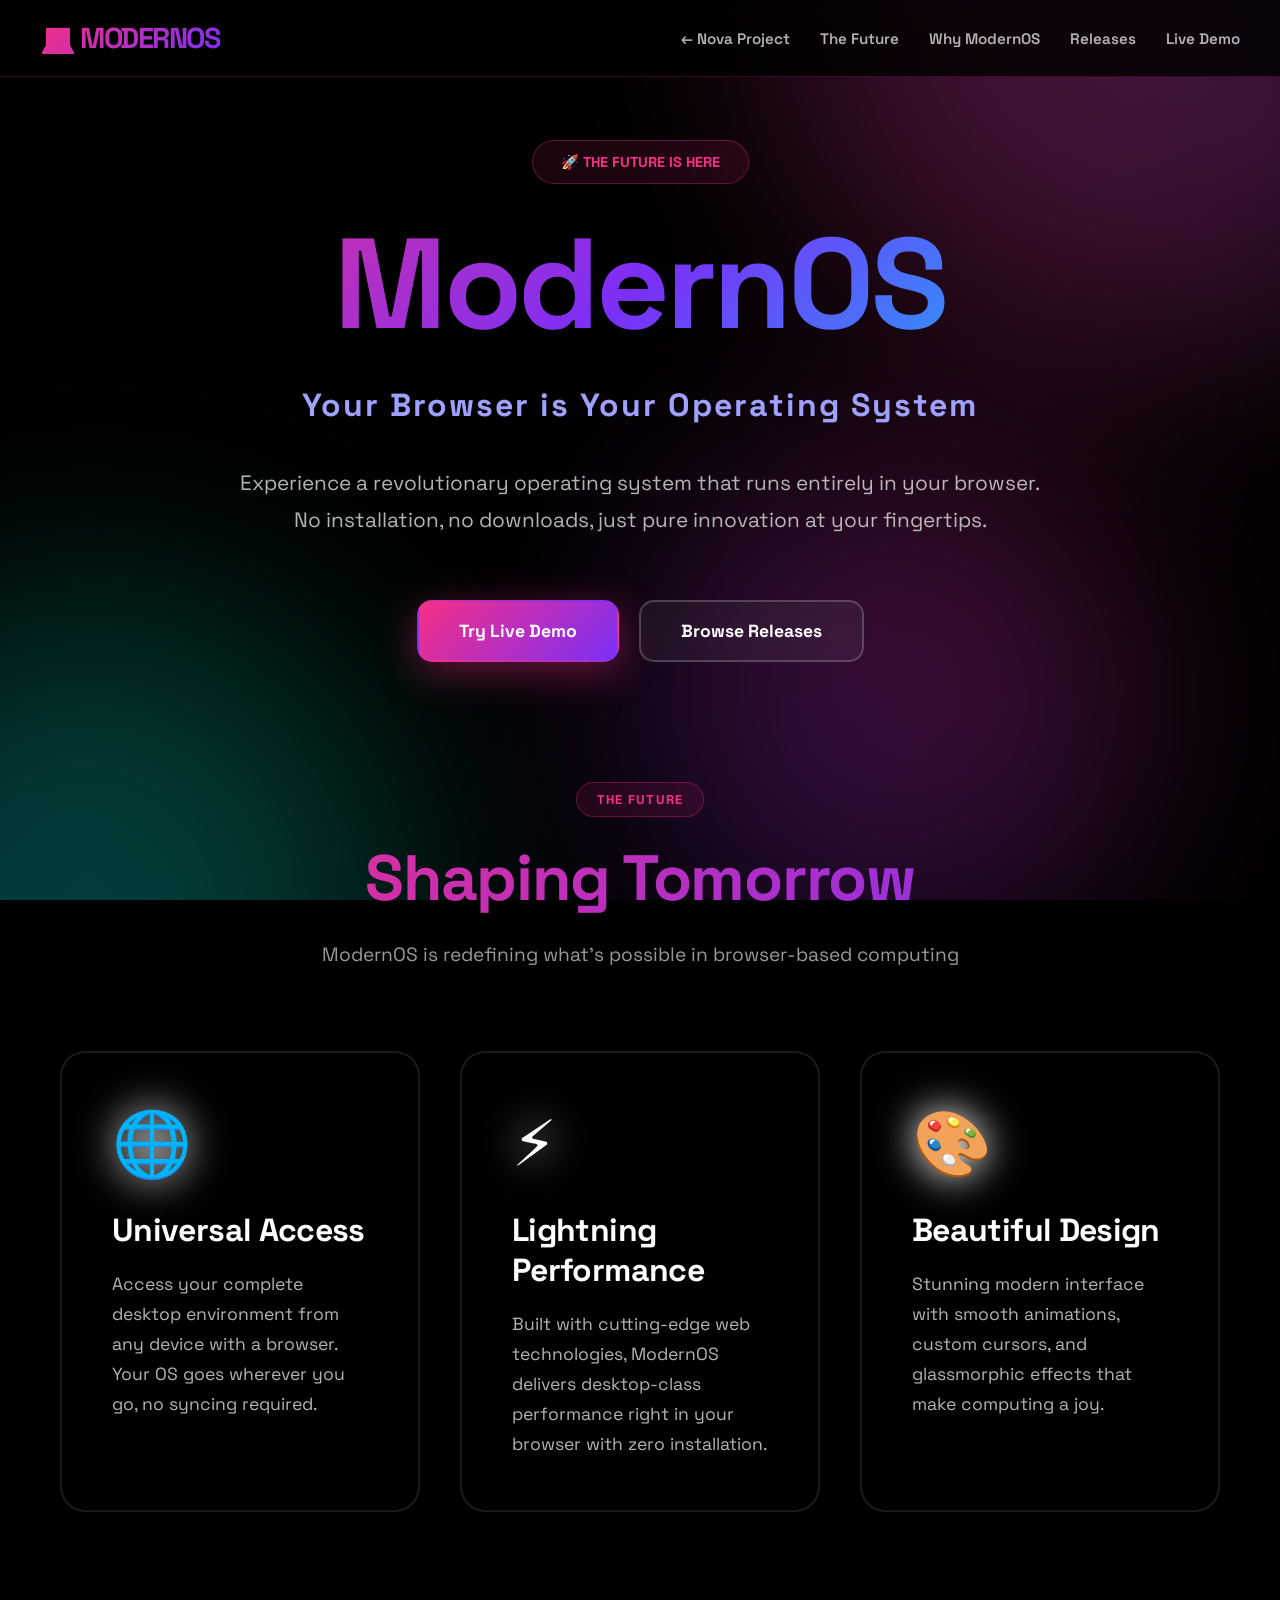
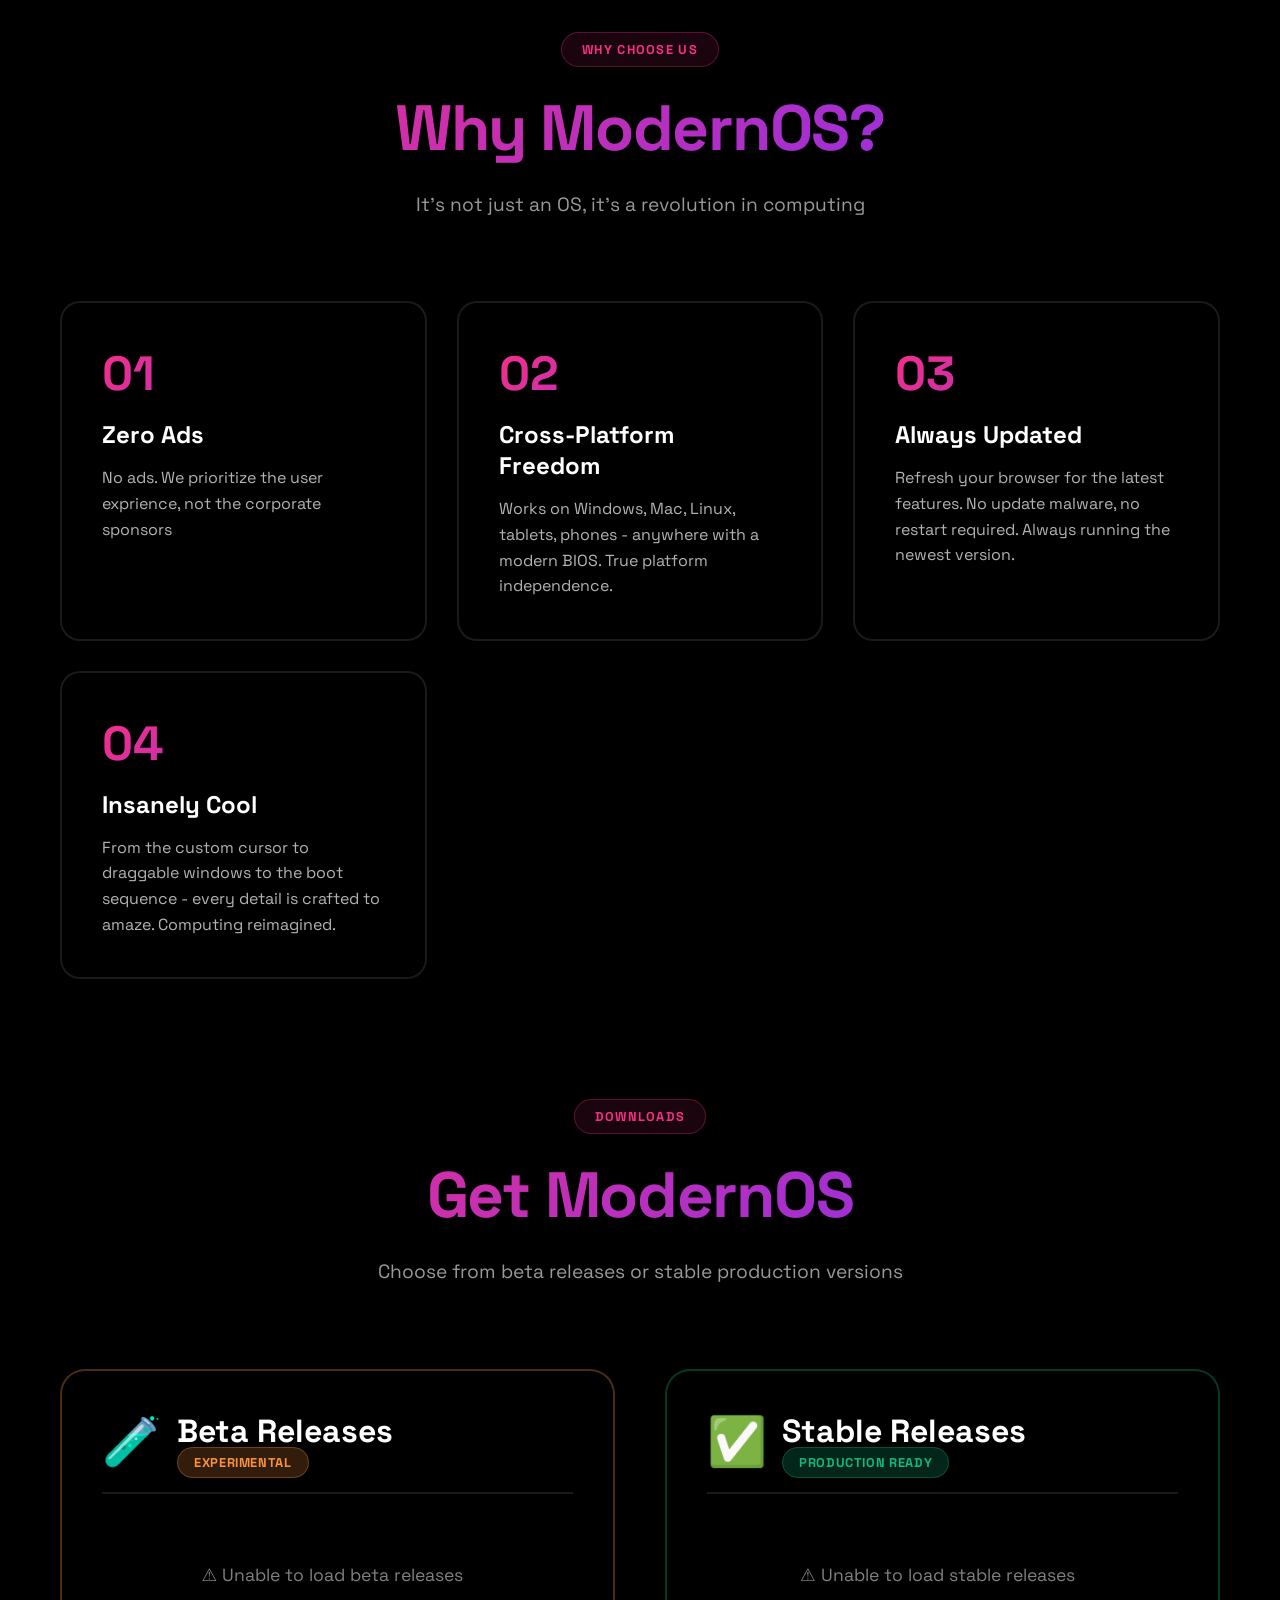
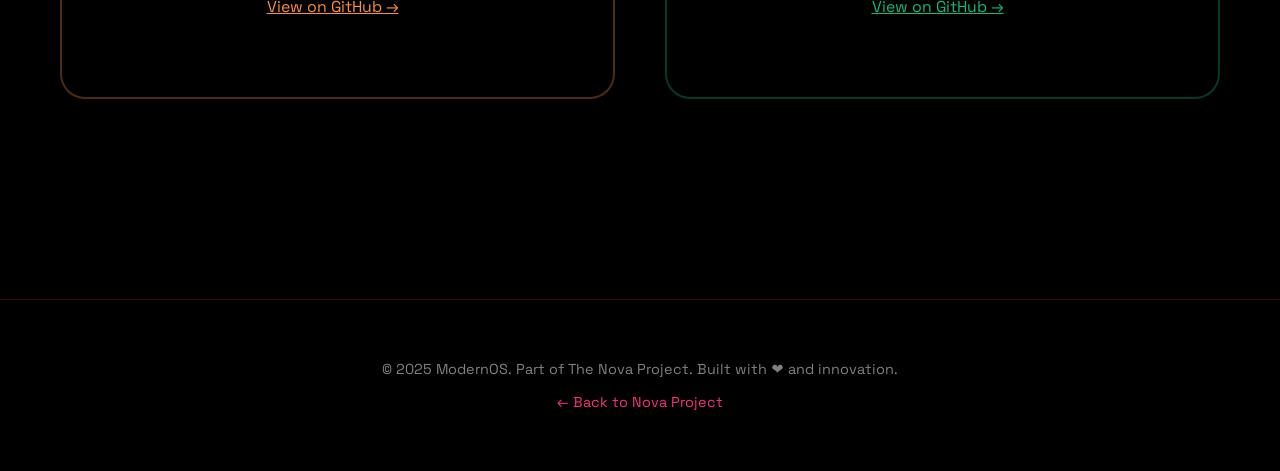
==== commit 32ea07dd: "Revise reasons and descriptions in index.html Updated reasons for using the platform, replacing 'Zer" ====
--- a/index.html
+++ b/index.html
@@ -640,9 +640,9 @@
             <div class="reasons-grid">
                 <div class="reason-card">
                     <div class="reason-number">01</div>
-                    <h3 class="reason-title">Zero Installation</h3>
+                    <h3 class="reason-title">Zero Ads</h3>
                     <p class="reason-text">
-                        Open your browser and you're in. No downloads, no setup, no hassle. Just instant access to a full-featured operating system.
+                        No ads. We prioritize the user exprience, not the corporate sponsors
                     </p>
                 </div>
 
@@ -650,7 +650,7 @@
                     <div class="reason-number">02</div>
                     <h3 class="reason-title">Cross-Platform Freedom</h3>
                     <p class="reason-text">
-                        Works on Windows, Mac, Linux, tablets, phones - anywhere with a modern browser. True platform independence.
+                        Works on Windows, Mac, Linux, tablets, phones - anywhere with a modern BIOS. True platform independence.
                     </p>
                 </div>
 
@@ -658,28 +658,13 @@
                     <div class="reason-number">03</div>
                     <h3 class="reason-title">Always Updated</h3>
                     <p class="reason-text">
-                        Refresh your browser for the latest features. No update downloads, no restart required. Always running the newest version.
+                        Refresh your browser for the latest features. No update malware, no restart required. Always running the newest version.
                     </p>
                 </div>
+
 
                 <div class="reason-card">
                     <div class="reason-number">04</div>
-                    <h3 class="reason-title">Privacy First</h3>
-                    <p class="reason-text">
-                        Everything runs locally in your browser. Your data stays on your device. No cloud dependencies, no tracking.
-                    </p>
-                </div>
-
-                <div class="reason-card">
-                    <div class="reason-number">05</div>
-                    <h3 class="reason-title">Developer Friendly</h3>
-                    <p class="reason-text">
-                        Built with modern web technologies. Open, extensible, and hackable. Customize and extend to your heart's content.
-                    </p>
-                </div>
-
-                <div class="reason-card">
-                    <div class="reason-number">06</div>
                     <h3 class="reason-title">Insanely Cool</h3>
                     <p class="reason-text">
                         From the custom cursor to draggable windows to the boot sequence - every detail is crafted to amaze. Computing reimagined.
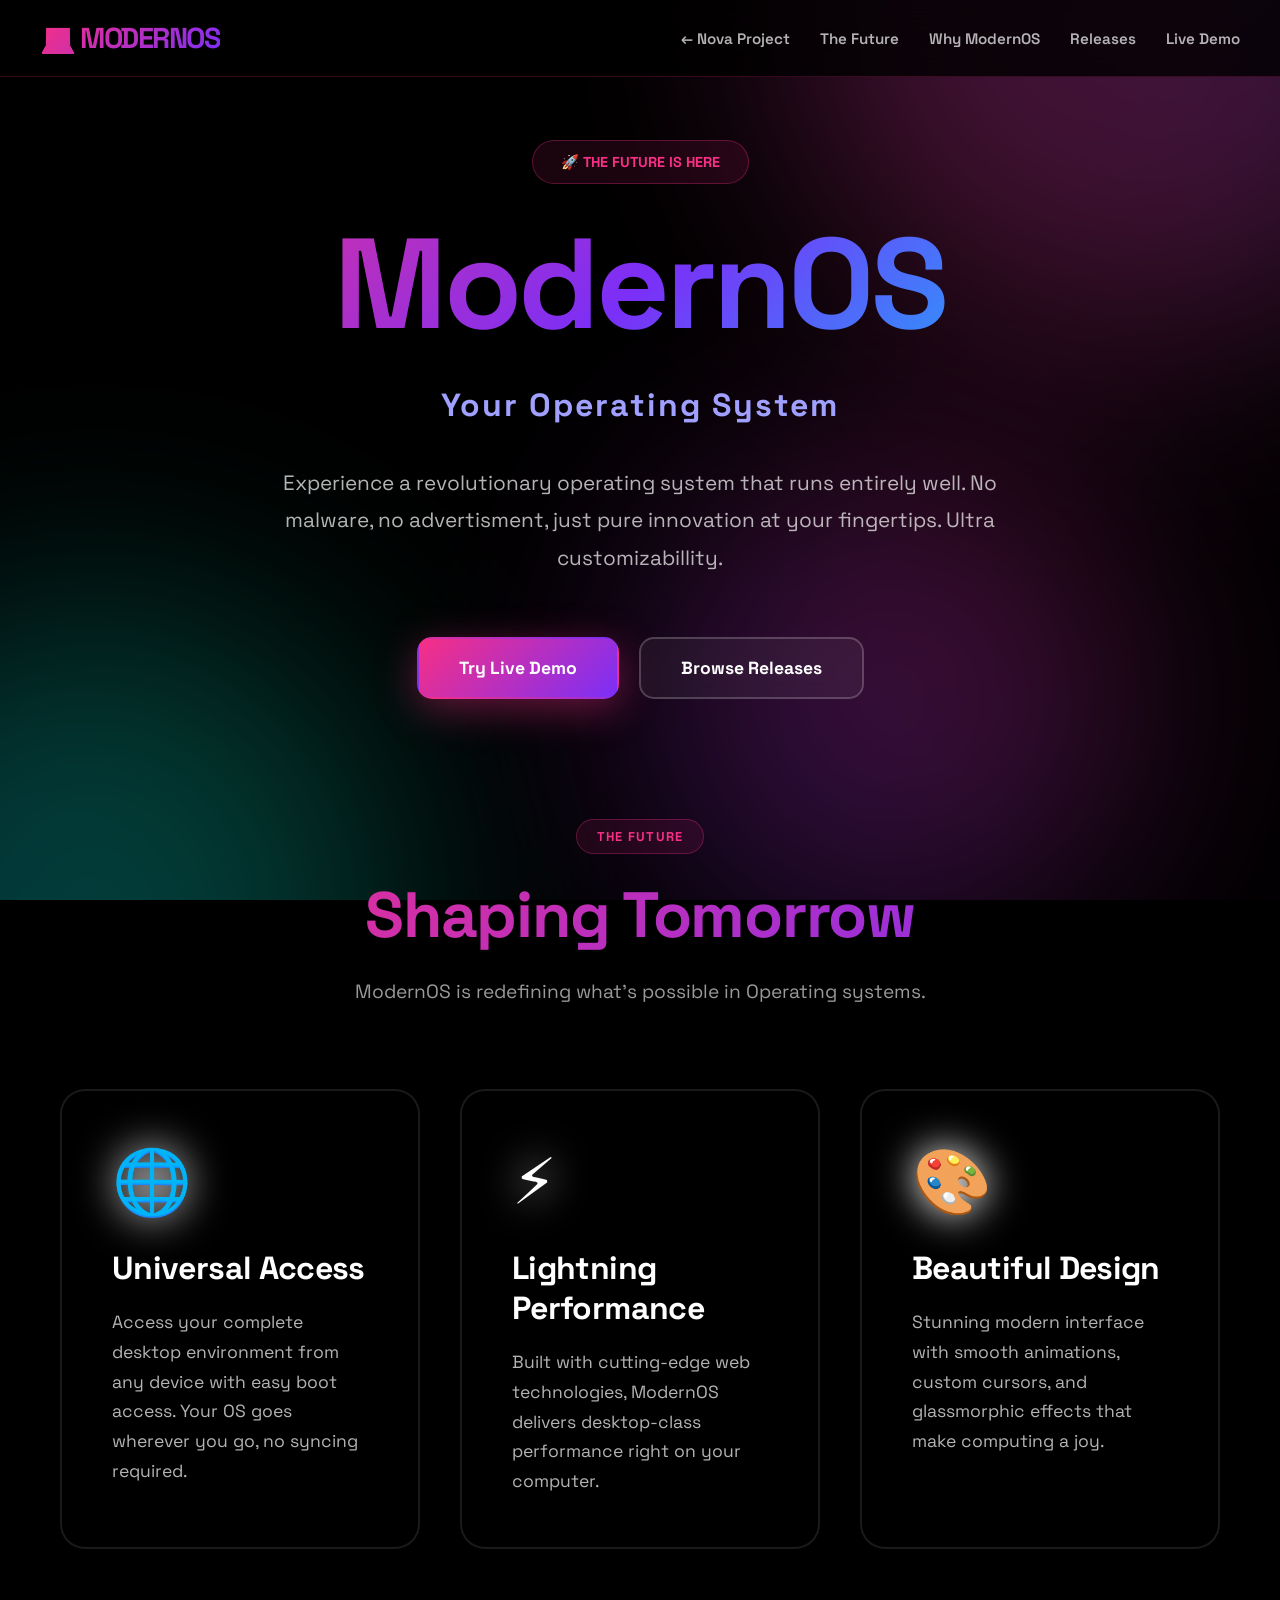
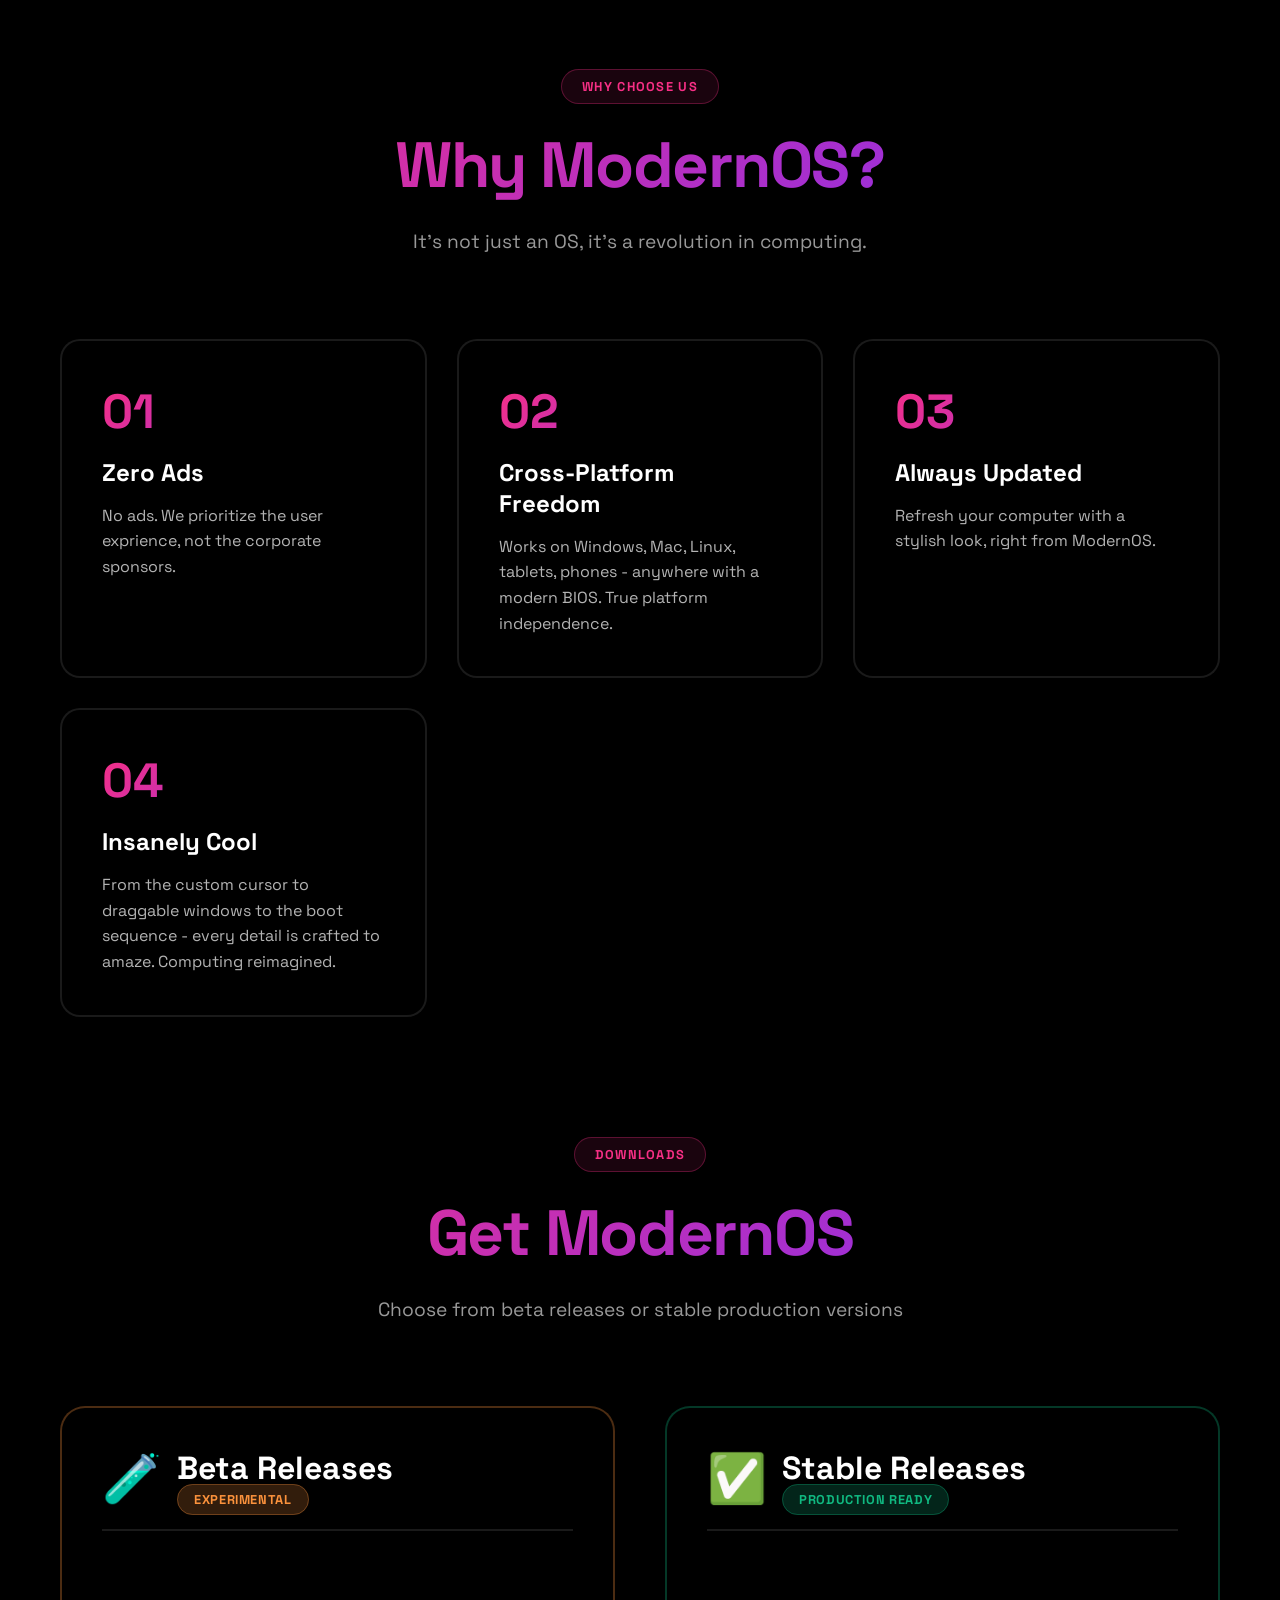
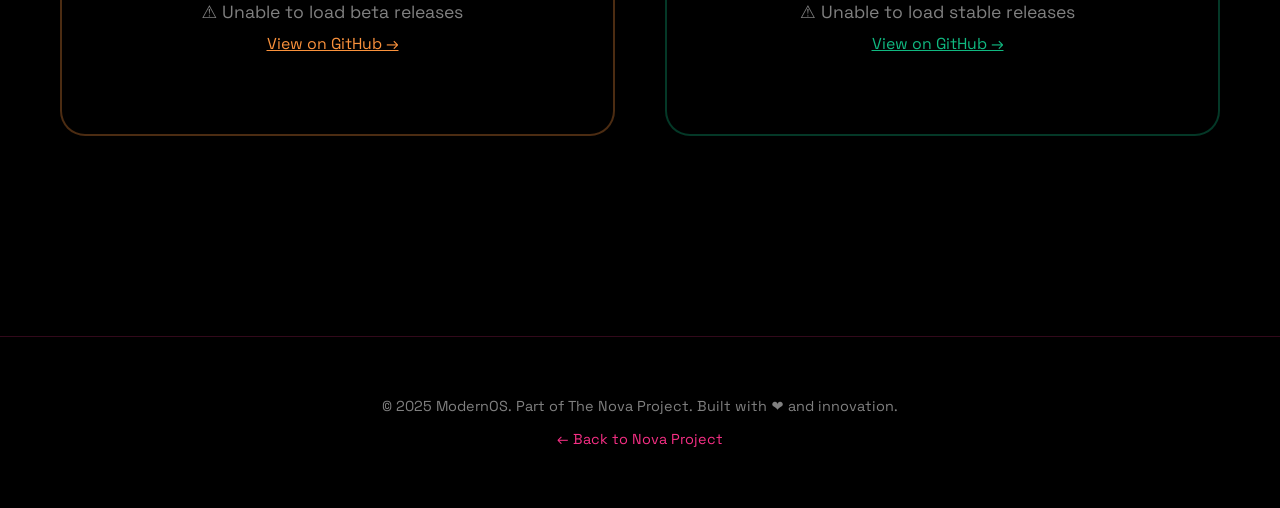
==== commit 7d2fc44c: "Revise text content in index.html for clarity Updated various text descriptions to enhance clarity a" ====
--- a/index.html
+++ b/index.html
@@ -580,9 +580,9 @@
         <div class="hero">
             <div class="hero-badge">🚀 THE FUTURE IS HERE</div>
             <h1>ModernOS</h1>
-            <p class="tagline">Your Browser is Your Operating System</p>
+            <p class="tagline">Your Operating System</p>
             <p class="hero-description">
-                Experience a revolutionary operating system that runs entirely in your browser. No installation, no downloads, just pure innovation at your fingertips.
+                Experience a revolutionary operating system that runs entirely well. No malware, no advertisment, just pure innovation at your fingertips. Ultra customizabillity.
             </p>
             <div class="hero-buttons">
                 <a href="osdemo.html" class="hero-btn btn-primary">Try Live Demo</a>
@@ -596,7 +596,7 @@
                 <div class="section-badge">The Future</div>
                 <h2 class="section-title">Shaping Tomorrow</h2>
                 <p class="section-desc">
-                    ModernOS is redefining what's possible in browser-based computing
+                    ModernOS is redefining what's possible in Operating systems.
                 </p>
             </div>
 
@@ -605,7 +605,7 @@
                     <div class="feature-icon">🌐</div>
                     <h3 class="feature-title">Universal Access</h3>
                     <p class="feature-text">
-                        Access your complete desktop environment from any device with a browser. Your OS goes wherever you go, no syncing required.
+                        Access your complete desktop environment from any device with easy boot access. Your OS goes wherever you go, no syncing required.
                     </p>
                 </div>
 
@@ -613,7 +613,7 @@
                     <div class="feature-icon">⚡</div>
                     <h3 class="feature-title">Lightning Performance</h3>
                     <p class="feature-text">
-                        Built with cutting-edge web technologies, ModernOS delivers desktop-class performance right in your browser with zero installation.
+                        Built with cutting-edge web technologies, ModernOS delivers desktop-class performance right on your computer.
                     </p>
                 </div>
 
@@ -633,7 +633,7 @@
                 <div class="section-badge">Why Choose Us</div>
                 <h2 class="section-title">Why ModernOS?</h2>
                 <p class="section-desc">
-                    It's not just an OS, it's a revolution in computing
+                    It's not just an OS, it's a revolution in computing.
                 </p>
             </div>
 
@@ -642,7 +642,7 @@
                     <div class="reason-number">01</div>
                     <h3 class="reason-title">Zero Ads</h3>
                     <p class="reason-text">
-                        No ads. We prioritize the user exprience, not the corporate sponsors
+                        No ads. We prioritize the user exprience, not the corporate sponsors.
                     </p>
                 </div>
 
@@ -658,7 +658,7 @@
                     <div class="reason-number">03</div>
                     <h3 class="reason-title">Always Updated</h3>
                     <p class="reason-text">
-                        Refresh your browser for the latest features. No update malware, no restart required. Always running the newest version.
+                        Refresh your computer with a stylish look, right from ModernOS.
                     </p>
                 </div>
 
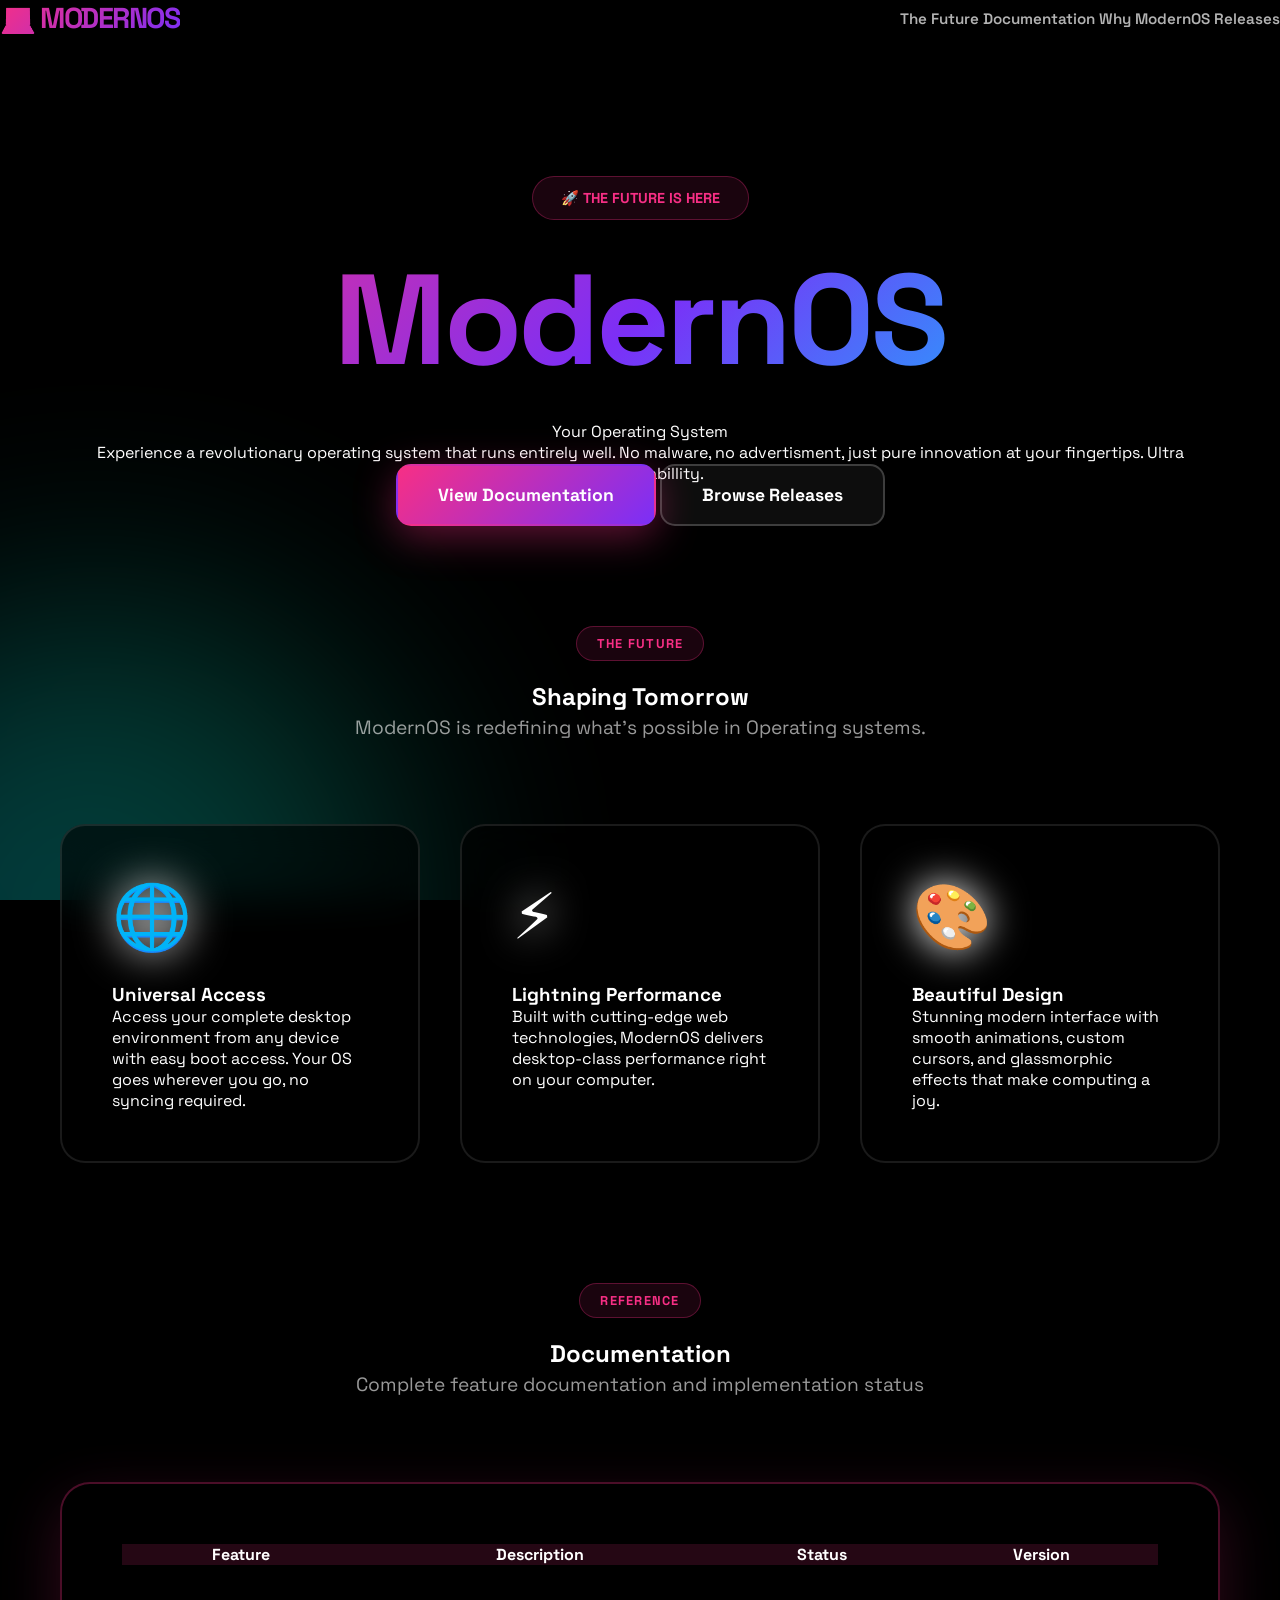
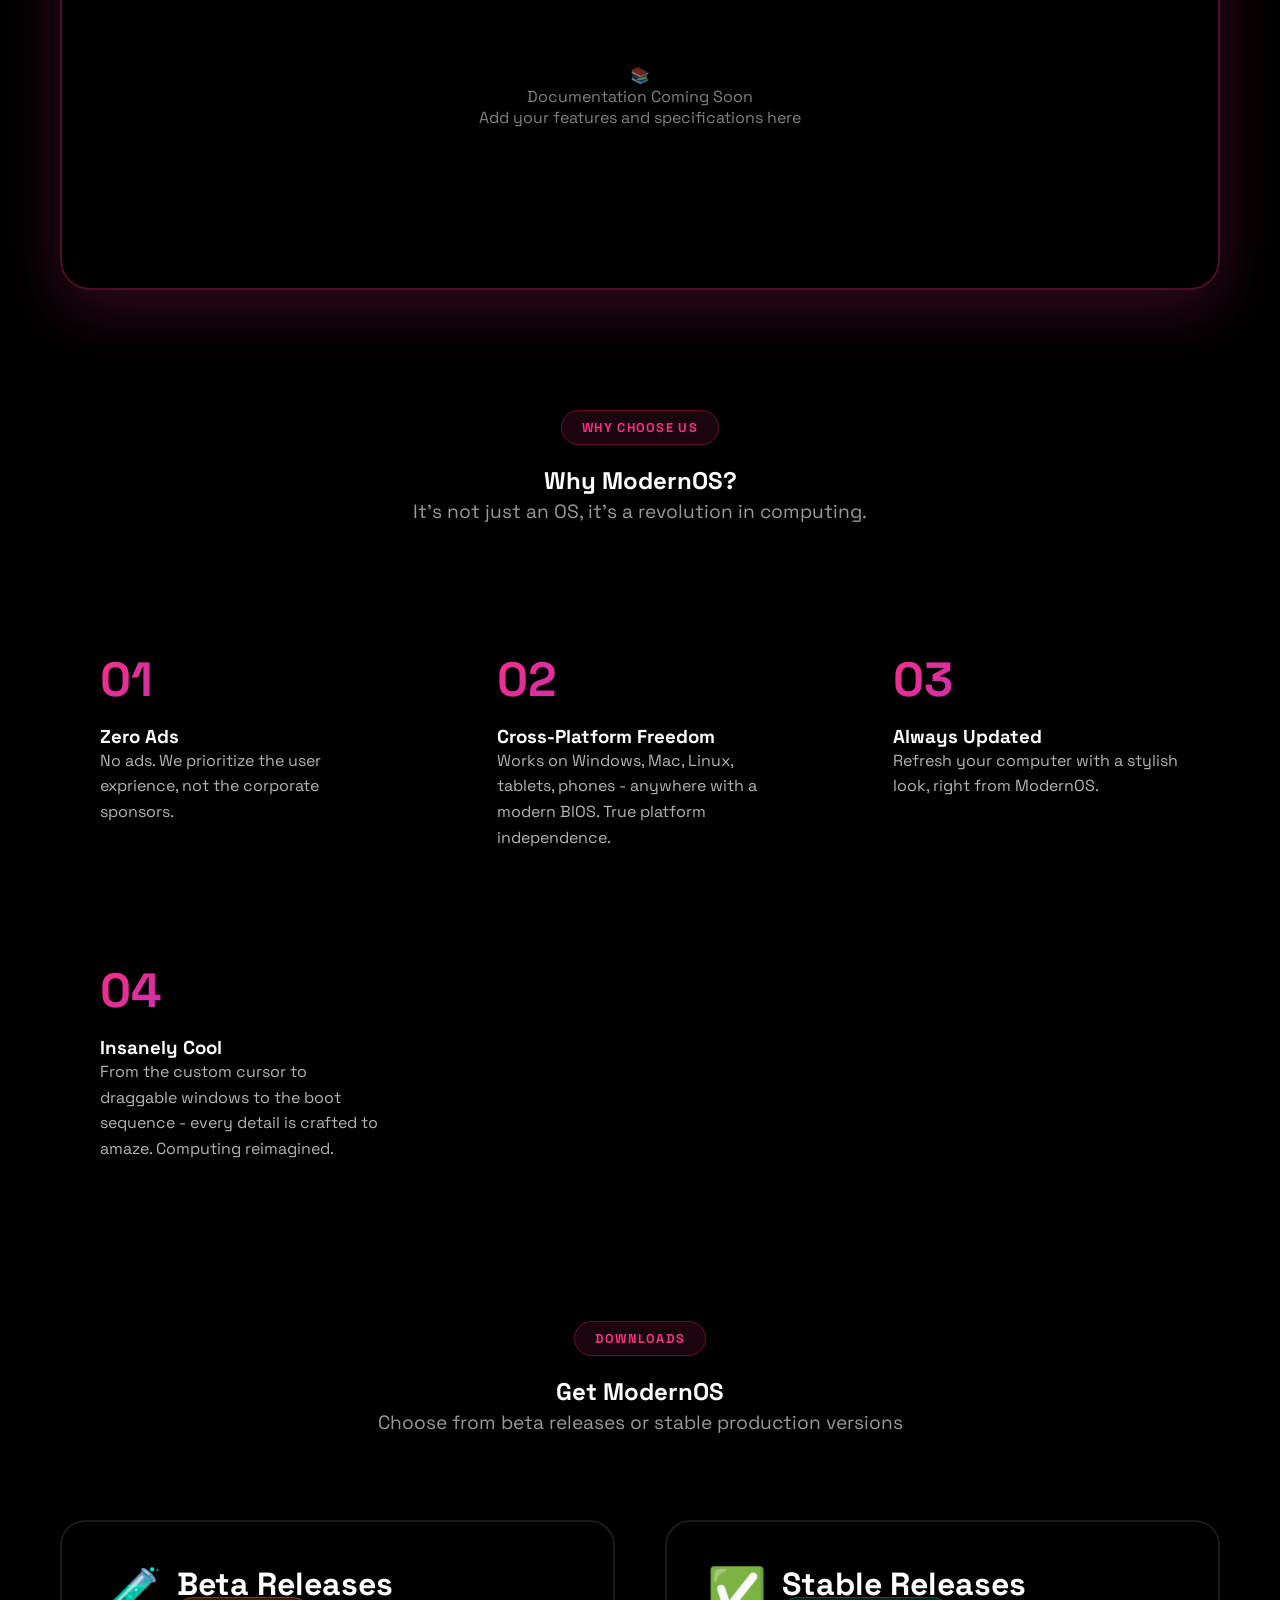
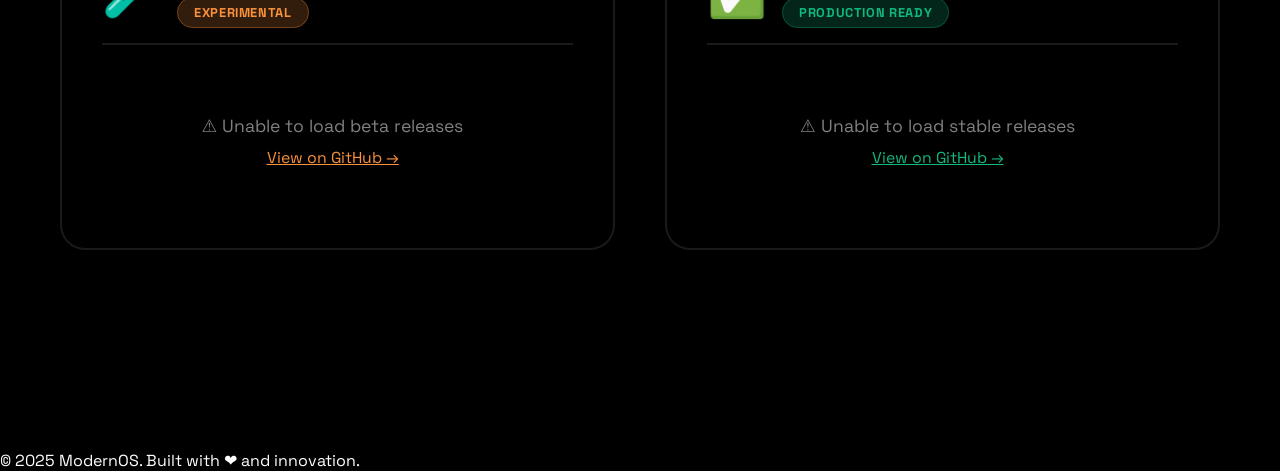
==== commit 7ec3b06c: "Update index.html" ====
--- a/index.html
+++ b/index.html
@@ -1,4 +1,4 @@
-<!DOCTYPE html>
+<! DOCTYPE html>
 <html lang="en">
 <head>
     <meta charset="UTF-8">
@@ -38,7 +38,7 @@
             animation: float 30s infinite ease-in-out;
         }
 
-        .orb1 {
+        . orb1 {
             width: 700px;
             height: 700px;
             background: linear-gradient(45deg, #f72f85, #a855f7);
@@ -55,7 +55,7 @@
             animation-delay: 10s;
         }
 
-        .orb3 {
+        . orb3 {
             width: 500px;
             height: 500px;
             background: linear-gradient(45deg, #7b2ff7, #f72f85);
@@ -70,13 +70,13 @@
         }
 
         /* Header */
-        .header {
+        . header {
             position: fixed;
             top: 0;
             left: 0;
             right: 0;
             z-index: 1000;
-            background: rgba(0, 0, 0, 0.8);
+            background: rgba(0, 0, 0, 0. 8);
             backdrop-filter: blur(20px);
             border-bottom: 1px solid rgba(247, 47, 133, 0.2);
             padding: 20px 40px;
@@ -99,7 +99,7 @@
             letter-spacing: -0.05em;
         }
 
-        .nav-links {
+        . nav-links {
             display: flex;
             gap: 30px;
             align-items: center;
@@ -167,7 +167,7 @@
             50% { filter: brightness(1.3) drop-shadow(0 0 60px rgba(247, 47, 133, 0.9)); }
         }
 
-        .tagline {
+        . tagline {
             color: #a0a0ff;
             font-size: 2em;
             margin-bottom: 40px;
@@ -176,7 +176,7 @@
             animation: fadeInUp 1s ease 0.4s backwards;
         }
 
-        .hero-description {
+        . hero-description {
             color: rgba(255, 255, 255, 0.7);
             font-size: 1.3em;
             max-width: 800px;
@@ -185,7 +185,7 @@
             animation: fadeInUp 1s ease 0.5s backwards;
         }
 
-        .hero-buttons {
+        . hero-buttons {
             display: flex;
             gap: 20px;
             justify-content: center;
@@ -201,6 +201,7 @@
             border-radius: 15px;
             transition: all 0.3s;
             border: 2px solid;
+            cursor: pointer;
         }
 
         .btn-primary {
@@ -252,14 +253,14 @@
             letter-spacing: 0.1em;
         }
 
-        .section-title {
+        . section-title {
             font-size: 4em;
             font-weight: 900;
             background: linear-gradient(135deg, #f72f85, #7b2ff7);
             -webkit-background-clip: text;
             -webkit-text-fill-color: transparent;
             margin-bottom: 20px;
-            letter-spacing: -0.02em;
+            letter-spacing: -0. 02em;
         }
 
         .section-desc {
@@ -288,7 +289,7 @@
             overflow: hidden;
         }
 
-        .feature-card::before {
+        . feature-card::before {
             content: '';
             position: absolute;
             top: 0;
@@ -300,7 +301,7 @@
             transition: opacity 0.4s;
         }
 
-        .feature-card:hover::before {
+        . feature-card:hover::before {
             opacity: 1;
         }
 
@@ -322,17 +323,119 @@
             filter: drop-shadow(0 0 20px currentColor);
         }
 
-        .feature-title {
+        . feature-title {
             font-size: 2em;
             font-weight: 800;
             margin-bottom: 20px;
             letter-spacing: -0.02em;
         }
 
-        .feature-text {
+        . feature-text {
             color: rgba(255, 255, 255, 0.7);
             font-size: 1.1em;
             line-height: 1.7;
+        }
+
+        /* Documentation Section */
+        .docs-container {
+            background: rgba(0, 0, 0, 0.6);
+            border: 2px solid rgba(247, 47, 133, 0.3);
+            border-radius: 30px;
+            padding: 60px;
+            backdrop-filter: blur(20px);
+            overflow-x: auto;
+            box-shadow: 0 20px 60px rgba(247, 47, 133, 0.2);
+        }
+
+        .docs-table {
+            width: 100%;
+            border-collapse: collapse;
+            min-width: 600px;
+        }
+
+        .docs-table thead {
+            background: rgba(247, 47, 133, 0.15);
+            border-bottom: 2px solid rgba(247, 47, 133, 0. 3);
+        }
+
+        . docs-table th {
+            padding: 20px;
+            text-align: left;
+            font-weight: 800;
+            font-size: 1.1em;
+            color: #f72f85;
+            letter-spacing: 0.05em;
+        }
+
+        . docs-table tbody tr {
+            border-bottom: 1px solid rgba(255, 255, 255, 0.1);
+            transition: all 0.3s ease;
+        }
+
+        .docs-table tbody tr:hover {
+            background: rgba(247, 47, 133, 0.1);
+            border-left: 4px solid #f72f85;
+        }
+
+        .docs-table td {
+            padding: 18px 20px;
+            color: rgba(255, 255, 255, 0.8);
+            font-size: 1em;
+        }
+
+        .docs-table .col-feature {
+            font-weight: 700;
+            color: #00d4ff;
+        }
+
+        .docs-table .col-status {
+            display: inline-block;
+            padding: 6px 14px;
+            border-radius: 20px;
+            font-size: 0. 85em;
+            font-weight: 700;
+            text-transform: uppercase;
+            letter-spacing: 0.05em;
+        }
+
+        . status-active {
+            background: rgba(16, 185, 129, 0.2);
+            color: #10b981;
+            border: 1px solid rgba(16, 185, 129, 0.4);
+        }
+
+        .status-beta {
+            background: rgba(251, 146, 60, 0.2);
+            color: #fb923c;
+            border: 1px solid rgba(251, 146, 60, 0. 4);
+        }
+
+        . status-planned {
+            background: rgba(168, 85, 247, 0.2);
+            color: #a855f7;
+            border: 1px solid rgba(168, 85, 247, 0.4);
+        }
+
+        .docs-empty {
+            text-align: center;
+            padding: 60px 20px;
+            color: rgba(255, 255, 255, 0.5);
+        }
+
+        . docs-empty-icon {
+            font-size: 4em;
+            margin-bottom: 20px;
+            opacity: 0.6;
+        }
+
+        . docs-empty-text {
+            font-size: 1.2em;
+            margin-bottom: 10px;
+        }
+
+        . docs-empty-subtext {
+            font-size: 1em;
+            opacity: 0.7;
         }
 
         /* Releases Section */
@@ -350,11 +453,11 @@
             backdrop-filter: blur(20px);
         }
 
-        .release-column.beta {
+        .release-column. beta {
             border-color: rgba(251, 146, 60, 0.3);
         }
 
-        .release-column.stable {
+        .release-column. stable {
             border-color: rgba(16, 185, 129, 0.3);
         }
 
@@ -403,7 +506,7 @@
             padding-right: 10px;
         }
 
-        .releases-list::-webkit-scrollbar {
+        . releases-list::-webkit-scrollbar {
             width: 8px;
         }
 
@@ -433,7 +536,7 @@
             transform: translateX(10px);
         }
 
-        .release-column.beta .release-item {
+        . release-column.beta .release-item {
             --hover-color: #fb923c;
         }
 
@@ -467,7 +570,7 @@
             font-size: 1.1em;
         }
 
-        .loading-spinner {
+        . loading-spinner {
             display: inline-block;
             width: 40px;
             height: 40px;
@@ -491,7 +594,7 @@
 
         .reason-card {
             background: rgba(0, 0, 0, 0.6);
-            border: 2px solid rgba(255, 255, 255, 0.1);
+            border: 2px solid rgba(255, 255, 255, 0. 1);
             border-radius: 20px;
             padding: 40px;
             backdrop-filter: blur(20px);
@@ -513,7 +616,7 @@
             margin-bottom: 15px;
         }
 
-        .reason-title {
+        . reason-title {
             font-size: 1.5em;
             font-weight: 700;
             margin-bottom: 15px;
@@ -525,7 +628,7 @@
         }
 
         /* Footer */
-        .footer {
+        . footer {
             text-align: center;
             padding: 60px 40px;
             border-top: 1px solid rgba(247, 47, 133, 0.2);
@@ -535,7 +638,7 @@
 
         @media (max-width: 1200px) {
             h1 { font-size: 6em; }
-            .section-title { font-size: 3em; }
+            . section-title { font-size: 3em; }
             .releases-container {
                 grid-template-columns: 1fr;
             }
@@ -552,6 +655,14 @@
             .releases-container {
                 grid-template-columns: 1fr;
             }
+            .docs-container {
+                padding: 40px 20px;
+            }
+            .docs-table th,
+            .docs-table td {
+                padding: 15px 10px;
+                font-size: 0.9em;
+            }
         }
     </style>
 </head>
@@ -566,11 +677,10 @@
         <nav class="nav">
             <div class="logo">💻 MODERNOS</div>
             <div class="nav-links">
-                <a href="index.html" class="nav-link">← Nova Project</a>
                 <a href="#future" class="nav-link">The Future</a>
+                <a href="#docs" class="nav-link">Documentation</a>
                 <a href="#why" class="nav-link">Why ModernOS</a>
                 <a href="#releases" class="nav-link">Releases</a>
-                <a href="osdemo.html" class="nav-link">Live Demo</a>
             </div>
         </nav>
     </header>
@@ -582,10 +692,10 @@
             <h1>ModernOS</h1>
             <p class="tagline">Your Operating System</p>
             <p class="hero-description">
-                Experience a revolutionary operating system that runs entirely well. No malware, no advertisment, just pure innovation at your fingertips. Ultra customizabillity.
+                Experience a revolutionary operating system that runs entirely well.  No malware, no advertisment, just pure innovation at your fingertips.  Ultra customizabillity. 
             </p>
             <div class="hero-buttons">
-                <a href="osdemo.html" class="hero-btn btn-primary">Try Live Demo</a>
+                <a href="#docs" class="hero-btn btn-primary">View Documentation</a>
                 <a href="#releases" class="hero-btn btn-secondary">Browse Releases</a>
             </div>
         </div>
@@ -596,7 +706,7 @@
                 <div class="section-badge">The Future</div>
                 <h2 class="section-title">Shaping Tomorrow</h2>
                 <p class="section-desc">
-                    ModernOS is redefining what's possible in Operating systems.
+                    ModernOS is redefining what's possible in Operating systems. 
                 </p>
             </div>
 
@@ -605,7 +715,7 @@
                     <div class="feature-icon">🌐</div>
                     <h3 class="feature-title">Universal Access</h3>
                     <p class="feature-text">
-                        Access your complete desktop environment from any device with easy boot access. Your OS goes wherever you go, no syncing required.
+                        Access your complete desktop environment from any device with easy boot access.  Your OS goes wherever you go, no syncing required.
                     </p>
                 </div>
 
@@ -613,7 +723,7 @@
                     <div class="feature-icon">⚡</div>
                     <h3 class="feature-title">Lightning Performance</h3>
                     <p class="feature-text">
-                        Built with cutting-edge web technologies, ModernOS delivers desktop-class performance right on your computer.
+                        Built with cutting-edge web technologies, ModernOS delivers desktop-class performance right on your computer. 
                     </p>
                 </div>
 
@@ -627,13 +737,48 @@
             </div>
         </div>
 
+        <!-- Documentation Section -->
+        <div class="section" id="docs">
+            <div class="section-header">
+                <div class="section-badge">Reference</div>
+                <h2 class="section-title">Documentation</h2>
+                <p class="section-desc">
+                    Complete feature documentation and implementation status
+                </p>
+            </div>
+
+            <div class="docs-container">
+                <table class="docs-table" id="docsTable">
+                    <thead>
+                        <tr>
+                            <th>Feature</th>
+                            <th>Description</th>
+                            <th>Status</th>
+                            <th>Version</th>
+                        </tr>
+                    </thead>
+                    <tbody id="docsTableBody">
+                        <tr>
+                            <td colspan="4" style="text-align: center; padding: 40px;">
+                                <div class="docs-empty">
+                                    <div class="docs-empty-icon">📚</div>
+                                    <div class="docs-empty-text">Documentation Coming Soon</div>
+                                    <div class="docs-empty-subtext">Add your features and specifications here</div>
+                                </div>
+                            </td>
+                        </tr>
+                    </tbody>
+                </table>
+            </div>
+        </div>
+
         <!-- Why ModernOS Section -->
         <div class="section" id="why">
             <div class="section-header">
                 <div class="section-badge">Why Choose Us</div>
-                <h2 class="section-title">Why ModernOS?</h2>
+                <h2 class="section-title">Why ModernOS? </h2>
                 <p class="section-desc">
-                    It's not just an OS, it's a revolution in computing.
+                    It's not just an OS, it's a revolution in computing. 
                 </p>
             </div>
 
@@ -642,7 +787,7 @@
                     <div class="reason-number">01</div>
                     <h3 class="reason-title">Zero Ads</h3>
                     <p class="reason-text">
-                        No ads. We prioritize the user exprience, not the corporate sponsors.
+                        No ads.  We prioritize the user exprience, not the corporate sponsors. 
                     </p>
                 </div>
 
@@ -650,7 +795,7 @@
                     <div class="reason-number">02</div>
                     <h3 class="reason-title">Cross-Platform Freedom</h3>
                     <p class="reason-text">
-                        Works on Windows, Mac, Linux, tablets, phones - anywhere with a modern BIOS. True platform independence.
+                        Works on Windows, Mac, Linux, tablets, phones - anywhere with a modern BIOS.  True platform independence.
                     </p>
                 </div>
 
@@ -658,16 +803,15 @@
                     <div class="reason-number">03</div>
                     <h3 class="reason-title">Always Updated</h3>
                     <p class="reason-text">
-                        Refresh your computer with a stylish look, right from ModernOS.
+                        Refresh your computer with a stylish look, right from ModernOS. 
                     </p>
                 </div>
-
 
                 <div class="reason-card">
                     <div class="reason-number">04</div>
                     <h3 class="reason-title">Insanely Cool</h3>
                     <p class="reason-text">
-                        From the custom cursor to draggable windows to the boot sequence - every detail is crafted to amaze. Computing reimagined.
+                        From the custom cursor to draggable windows to the boot sequence - every detail is crafted to amaze.  Computing reimagined.
                     </p>
                 </div>
             </div>
@@ -696,7 +840,7 @@
                     <div class="releases-list" id="betaReleases">
                         <div class="loading">
                             <div class="loading-spinner"></div>
-                            <div>Loading beta releases from GitHub...</div>
+                            <div>Loading beta releases from GitHub... </div>
                         </div>
                     </div>
                 </div>
@@ -722,13 +866,52 @@
     </div>
 
     <footer class="footer">
-        <p>© 2025 ModernOS. Part of The Nova Project. Built with ❤️ and innovation.</p>
-        <p style="margin-top: 15px;">
-            <a href="index.html" style="color: #f72f85; text-decoration: none;">← Back to Nova Project</a>
-        </p>
+        <p>© 2025 ModernOS. Built with ❤️ and innovation.</p>
     </footer>
 
     <script>
+        // Documentation data structure
+        const documentationData = [];
+
+        function addDocumentation(feature, description, status, version) {
+            documentationData.push({ feature, description, status, version });
+            updateDocumentationTable();
+        }
+
+        function updateDocumentationTable() {
+            const tbody = document.getElementById('docsTableBody');
+            
+            if (documentationData.length === 0) {
+                tbody.innerHTML = `
+                    <tr>
+                        <td colspan="4" style="text-align: center; padding: 40px;">
+                            <div class="docs-empty">
+                                <div class="docs-empty-icon">📚</div>
+                                <div class="docs-empty-text">Documentation Coming Soon</div>
+                                <div class="docs-empty-subtext">Add your features and specifications here</div>
+                            </div>
+                        </td>
+                    </tr>
+                `;
+                return;
+            }
+
+            tbody.innerHTML = documentationData.map(doc => {
+                let statusClass = 'status-planned';
+                if (doc.status. toLowerCase() === 'active') statusClass = 'status-active';
+                else if (doc.status.toLowerCase() === 'beta') statusClass = 'status-beta';
+
+                return `
+                    <tr>
+                        <td><span class="col-feature">${doc.feature}</span></td>
+                        <td>${doc.description}</td>
+                        <td><span class="col-status ${statusClass}">${doc.status}</span></td>
+                        <td>${doc.version}</td>
+                    </tr>
+                `;
+            }).join('');
+        }
+
         // Fetch GitHub releases
         async function fetchGitHubReleases(repo) {
             try {
@@ -751,14 +934,14 @@
         }
 
         function createReleaseItem(release) {
-            const description = release.body ? 
+            const description = release.body ?  
                 release.body.substring(0, 150) + (release.body.length > 150 ? '...' : '') : 
                 'No description available';
 
             return `
                 <div class="release-item" onclick="window.open('${release.html_url}', '_blank')">
                     <div class="release-name">${release.name || release.tag_name}</div>
-                    <div class="release-date">📅 ${formatDate(release.published_at)}</div>
+                    <div class="release-date">📅 ${formatDate(release. published_at)}</div>
                     <div class="release-desc">${description}</div>
                 </div>
             `;
@@ -772,7 +955,7 @@
             if (betaReleases && betaReleases.length > 0) {
                 betaContainer.innerHTML = betaReleases.map(release => createReleaseItem(release)).join('');
             } else {
-                betaContainer.innerHTML = `
+                betaContainer. innerHTML = `
                     <div class="loading">
                         <p>⚠️ Unable to load beta releases</p>
                         <p style="font-size: 0.9em; margin-top: 10px;">
@@ -787,11 +970,11 @@
             }
 
             // Load Stable Releases
-            const stableContainer = document.getElementById('stableReleases');
+            const stableContainer = document. getElementById('stableReleases');
             const stableReleases = await fetchGitHubReleases('A-Proof/ModernOS-Cortex');
             
             if (stableReleases && stableReleases.length > 0) {
-                stableContainer.innerHTML = stableReleases.map(release => createReleaseItem(release)).join('');
+                stableContainer. innerHTML = stableReleases. map(release => createReleaseItem(release)).join('');
             } else {
                 stableContainer.innerHTML = `
                     <div class="loading">
@@ -813,7 +996,7 @@
 
         // Smooth scroll
         document.querySelectorAll('a[href^="#"]').forEach(anchor => {
-            anchor.addEventListener('click', function (e) {
+            anchor. addEventListener('click', function (e) {
                 e.preventDefault();
                 const target = document.querySelector(this.getAttribute('href'));
                 if (target) {
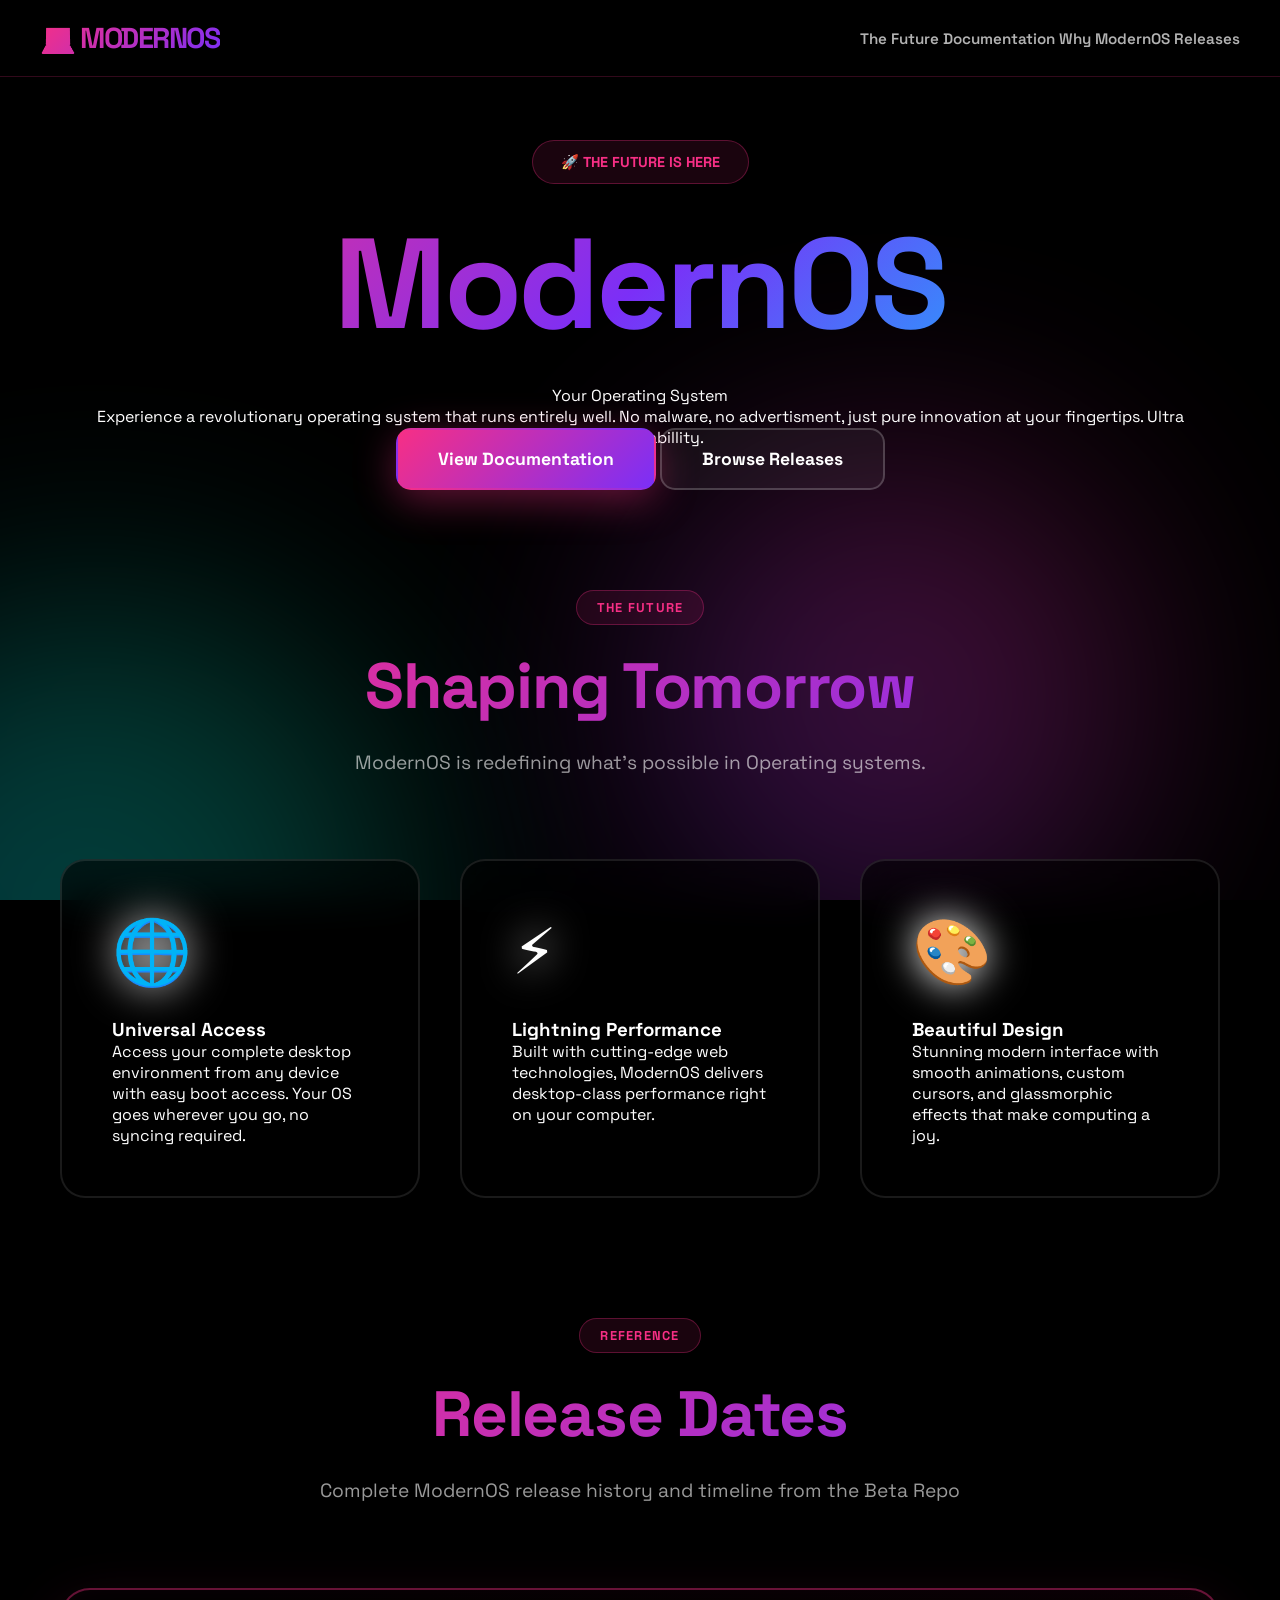
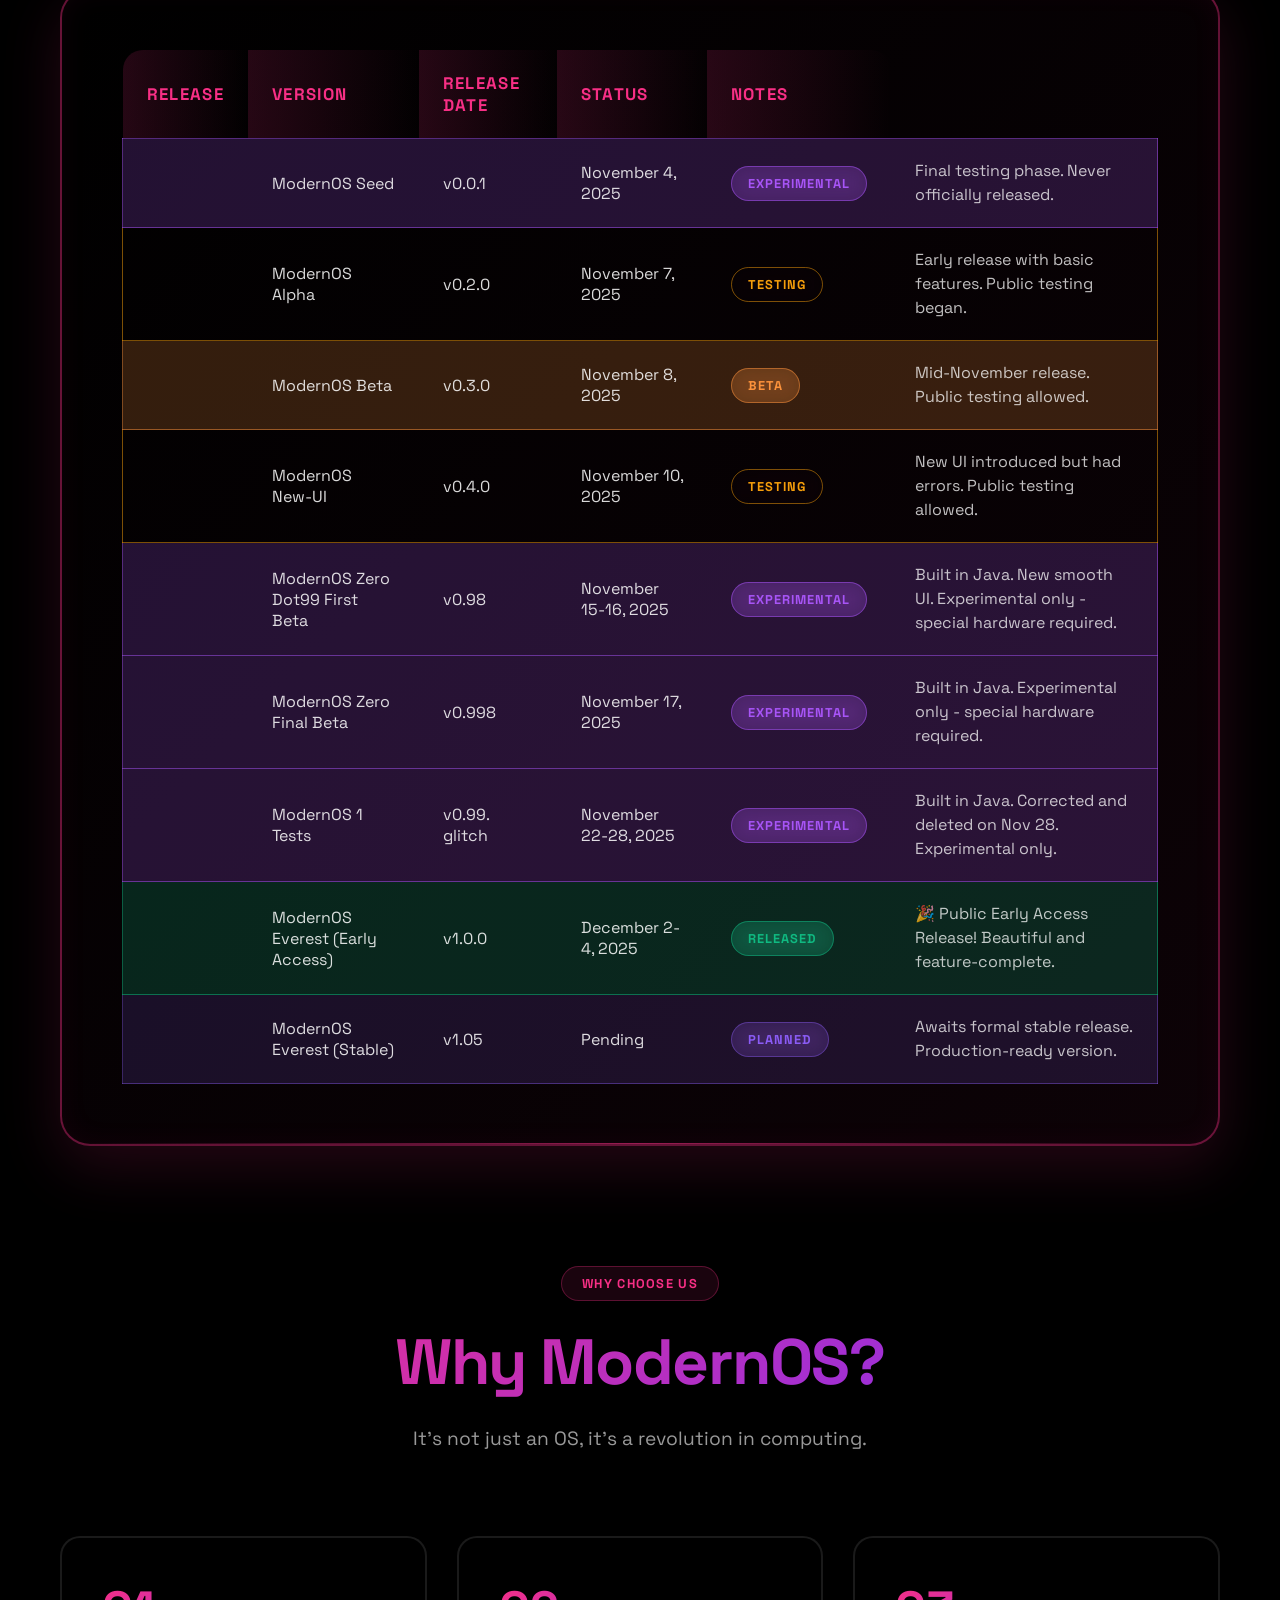
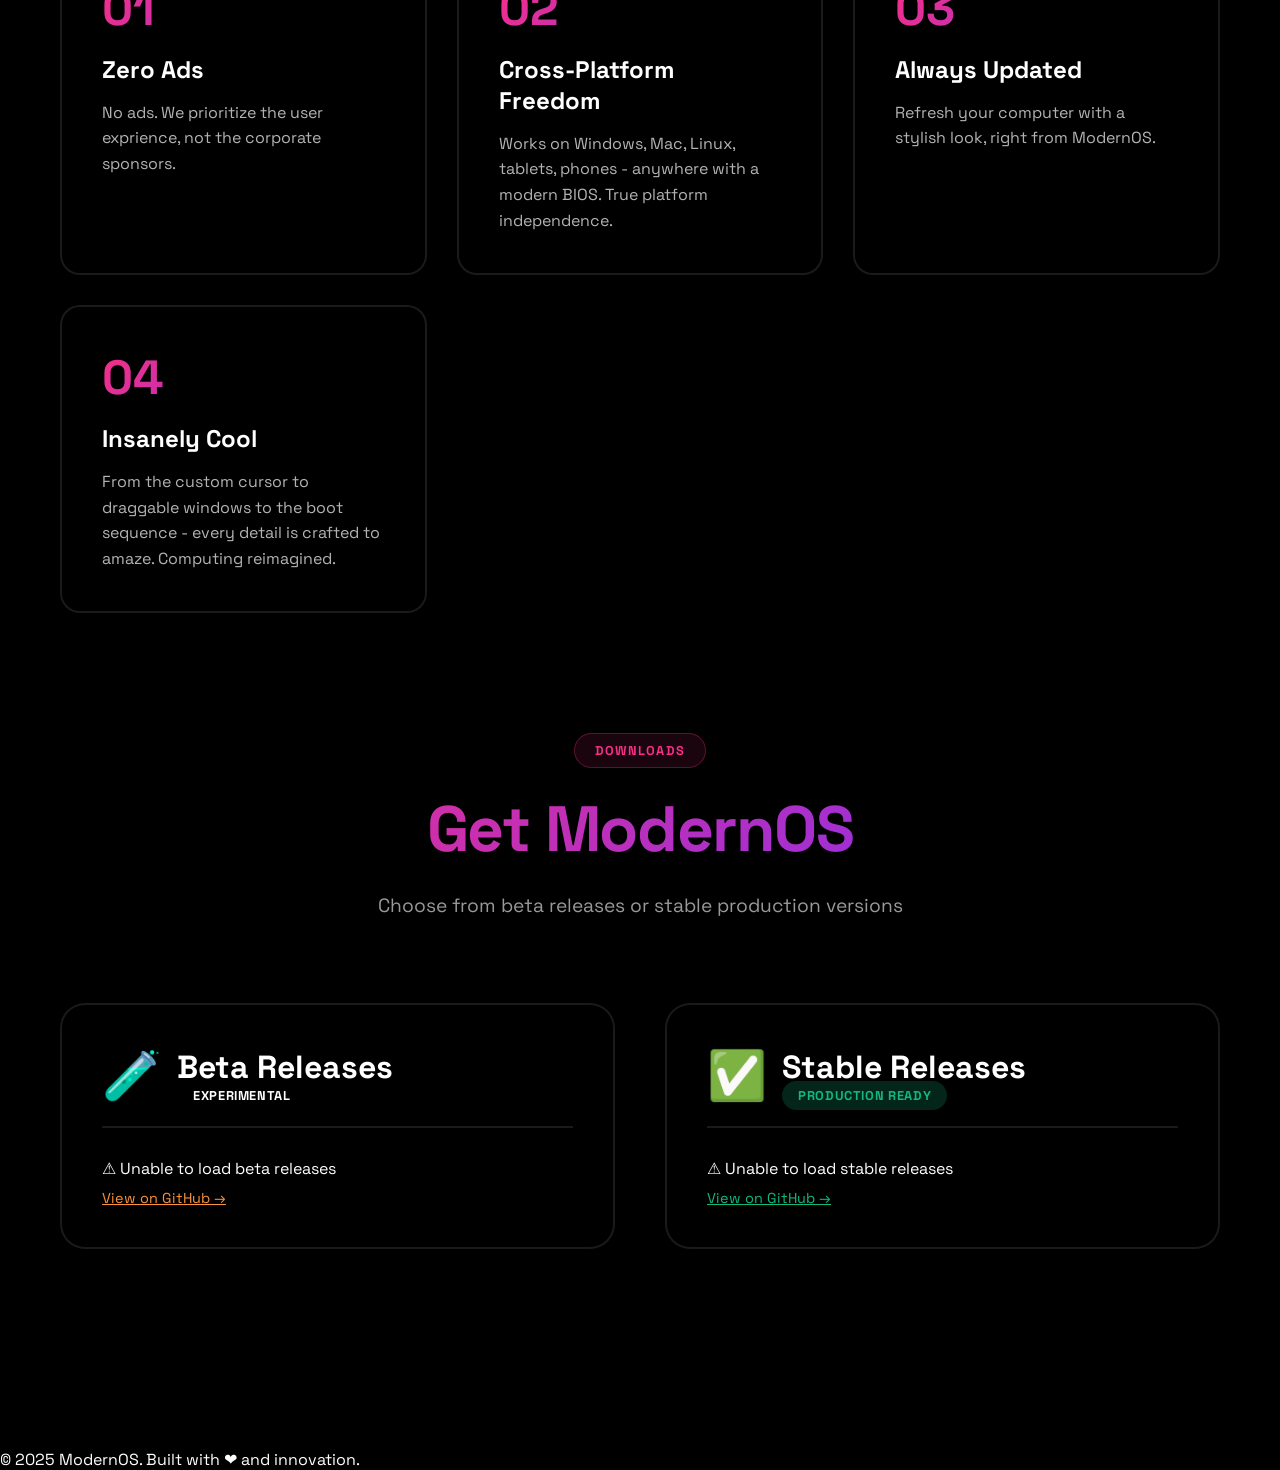
==== commit d6f10754: "Update index.html" ====
--- a/index.html
+++ b/index.html
@@ -3,7 +3,7 @@
 <head>
     <meta charset="UTF-8">
     <meta name="viewport" content="width=device-width, initial-scale=1.0">
-    <title>ModernOS - The Future of Browser Operating Systems</title>
+    <title>ModernOS - The Future of C and Flutter Based Operating Systems</title>
     <style>
         @import url('https://fonts.googleapis.com/css2?family=Space+Grotesk:wght@400;500;600;700;800;900&display=swap');
 
@@ -55,7 +55,7 @@
             animation-delay: 10s;
         }
 
-        . orb3 {
+        .orb3 {
             width: 500px;
             height: 500px;
             background: linear-gradient(45deg, #7b2ff7, #f72f85);
@@ -70,7 +70,7 @@
         }
 
         /* Header */
-        . header {
+        .header {
             position: fixed;
             top: 0;
             left: 0;
@@ -253,14 +253,14 @@
             letter-spacing: 0.1em;
         }
 
-        . section-title {
+        .section-title {
             font-size: 4em;
             font-weight: 900;
             background: linear-gradient(135deg, #f72f85, #7b2ff7);
             -webkit-background-clip: text;
             -webkit-text-fill-color: transparent;
             margin-bottom: 20px;
-            letter-spacing: -0. 02em;
+            letter-spacing: -0.02em;
         }
 
         .section-desc {
@@ -289,7 +289,7 @@
             overflow: hidden;
         }
 
-        . feature-card::before {
+        .feature-card::before {
             content: '';
             position: absolute;
             top: 0;
@@ -298,7 +298,7 @@
             height: 3px;
             background: linear-gradient(90deg, transparent, var(--color), transparent);
             opacity: 0;
-            transition: opacity 0.4s;
+            transition: opacity 0. 4s;
         }
 
         . feature-card:hover::before {
@@ -336,104 +336,236 @@
             line-height: 1.7;
         }
 
-        /* Documentation Section */
+        /* Documentation Section - Enhanced */
         .docs-container {
-            background: rgba(0, 0, 0, 0.6);
-            border: 2px solid rgba(247, 47, 133, 0.3);
+            background: linear-gradient(135deg, rgba(0, 0, 0, 0.7) 0%, rgba(247, 47, 133, 0.05) 100%);
+            border: 2px solid rgba(247, 47, 133, 0.4);
             border-radius: 30px;
             padding: 60px;
-            backdrop-filter: blur(20px);
+            backdrop-filter: blur(25px);
+            overflow: hidden;
+            box-shadow: 0 20px 60px rgba(247, 47, 133, 0.15), inset 0 0 30px rgba(247, 47, 133, 0.05);
+            position: relative;
+        }
+
+        .docs-container::before {
+            content: '';
+            position: absolute;
+            top: -50%;
+            right: -50%;
+            width: 200%;
+            height: 200%;
+            background: radial-gradient(circle, rgba(247, 47, 133, 0. 1) 0%, transparent 70%);
+            animation: docGlow 8s ease-in-out infinite;
+            pointer-events: none;
+        }
+
+        @keyframes docGlow {
+            0%, 100% { transform: translate(0, 0) scale(1); }
+            50% { transform: translate(50px, -50px) scale(1.1); }
+        }
+
+        . docs-wrapper {
+            position: relative;
+            z-index: 1;
             overflow-x: auto;
-            box-shadow: 0 20px 60px rgba(247, 47, 133, 0.2);
         }
 
         .docs-table {
             width: 100%;
             border-collapse: collapse;
-            min-width: 600px;
-        }
-
-        .docs-table thead {
-            background: rgba(247, 47, 133, 0.15);
-            border-bottom: 2px solid rgba(247, 47, 133, 0. 3);
-        }
-
-        . docs-table th {
-            padding: 20px;
+            min-width: 700px;
+        }
+
+        . docs-table thead {
+            background: linear-gradient(90deg, rgba(247, 47, 133, 0.25) 0%, rgba(123, 47, 247, 0.2) 100%);
+            border-bottom: 2px solid rgba(247, 47, 133, 0.4);
+            position: relative;
+        }
+
+        .docs-table thead::after {
+            content: '';
+            position: absolute;
+            bottom: 0;
+            left: 0;
+            right: 0;
+            height: 1px;
+            background: linear-gradient(90deg, transparent, rgba(247, 47, 133, 0.6), transparent);
+        }
+
+        .docs-table th {
+            padding: 22px 24px;
             text-align: left;
             font-weight: 800;
-            font-size: 1.1em;
+            font-size: 1.05em;
+            background: linear-gradient(90deg, rgba(247, 47, 133, 0.15) 0%, transparent 100%);
             color: #f72f85;
-            letter-spacing: 0.05em;
+            letter-spacing: 0.08em;
+            text-transform: uppercase;
+            position: relative;
+        }
+
+        .docs-table th:first-child {
+            border-radius: 20px 0 0 0;
+        }
+
+        .docs-table th:last-child {
+            border-radius: 0 20px 0 0;
         }
 
         . docs-table tbody tr {
-            border-bottom: 1px solid rgba(255, 255, 255, 0.1);
-            transition: all 0.3s ease;
+            border-bottom: 1px solid rgba(255, 255, 255, 0.08);
+            transition: all 0.4s cubic-bezier(0.4, 0, 0.2, 1);
+            position: relative;
+        }
+
+        .docs-table tbody tr::before {
+            content: '';
+            position: absolute;
+            left: 0;
+            top: 0;
+            height: 100%;
+            width: 4px;
+            background: var(--status-color, #f72f85);
+            opacity: 0;
+            transition: opacity 0. 3s;
+        }
+
+        . docs-table tbody tr:hover::before {
+            opacity: 1;
         }
 
         .docs-table tbody tr:hover {
-            background: rgba(247, 47, 133, 0.1);
-            border-left: 4px solid #f72f85;
+            background: linear-gradient(90deg, rgba(247, 47, 133, 0.15) 0%, transparent 100%);
+            border-color: rgba(247, 47, 133, 0.4);
+            box-shadow: inset 0 0 20px rgba(247, 47, 133, 0.1);
+        }
+
+        .docs-table tbody tr:hover td {
+            color: white;
         }
 
         .docs-table td {
-            padding: 18px 20px;
-            color: rgba(255, 255, 255, 0.8);
+            padding: 20px 24px;
+            color: rgba(255, 255, 255, 0.85);
             font-size: 1em;
-        }
-
-        .docs-table .col-feature {
-            font-weight: 700;
+            transition: color 0.3s;
+        }
+
+        .docs-table . col-feature {
+            font-weight: 750;
             color: #00d4ff;
+            letter-spacing: 0.02em;
+        }
+
+        . docs-table .col-date {
+            color: #a0a0ff;
+            font-weight: 600;
+        }
+
+        .docs-table .col-description {
+            max-width: 350px;
+            color: rgba(255, 255, 255, 0.75);
+            line-height: 1.5;
         }
 
         .docs-table .col-status {
             display: inline-block;
-            padding: 6px 14px;
+            padding: 8px 16px;
             border-radius: 20px;
-            font-size: 0. 85em;
-            font-weight: 700;
+            font-size: 0.8em;
+            font-weight: 800;
             text-transform: uppercase;
-            letter-spacing: 0.05em;
-        }
-
-        . status-active {
+            letter-spacing: 0.08em;
+            transition: all 0.3s;
+            backdrop-filter: blur(10px);
+        }
+
+        .docs-table .col-status:hover {
+            transform: scale(1.05);
+            box-shadow: 0 5px 20px var(--status-color, #f72f85);
+        }
+
+        .status-released {
+            --status-color: #10b981;
             background: rgba(16, 185, 129, 0.2);
             color: #10b981;
-            border: 1px solid rgba(16, 185, 129, 0.4);
+            border: 1px solid rgba(16, 185, 129, 0.5);
+        }
+
+        .status-testing {
+            --status-color: #f59e0b;
+            background: rgba(245, 158, 11, 0. 2);
+            color: #f59e0b;
+            border: 1px solid rgba(245, 158, 11, 0.5);
         }
 
         .status-beta {
+            --status-color: #fb923c;
             background: rgba(251, 146, 60, 0.2);
             color: #fb923c;
-            border: 1px solid rgba(251, 146, 60, 0. 4);
-        }
-
-        . status-planned {
+            border: 1px solid rgba(251, 146, 60, 0.5);
+        }
+
+        .status-experimental {
+            --status-color: #a855f7;
             background: rgba(168, 85, 247, 0.2);
             color: #a855f7;
-            border: 1px solid rgba(168, 85, 247, 0.4);
+            border: 1px solid rgba(168, 85, 247, 0.5);
+        }
+
+        .status-planned {
+            --status-color: #8b5cf6;
+            background: rgba(139, 92, 246, 0.15);
+            color: #8b5cf6;
+            border: 1px solid rgba(139, 92, 246, 0.4);
+        }
+
+        .docs-table tbody tr. status-released::before { --status-color: #10b981; }
+        .docs-table tbody tr.status-testing::before { --status-color: #f59e0b; }
+        .docs-table tbody tr.status-beta::before { --status-color: #fb923c; }
+        .docs-table tbody tr.status-experimental::before { --status-color: #a855f7; }
+        .docs-table tbody tr.status-planned::before { --status-color: #8b5cf6; }
+
+        .docs-scrollbar::-webkit-scrollbar {
+            height: 8px;
+        }
+
+        .docs-scrollbar::-webkit-scrollbar-track {
+            background: rgba(255, 255, 255, 0.05);
+            border-radius: 10px;
+        }
+
+        . docs-scrollbar::-webkit-scrollbar-thumb {
+            background: linear-gradient(180deg, #f72f85, #7b2ff7);
+            border-radius: 10px;
+            transition: background 0.3s;
+        }
+
+        .docs-scrollbar::-webkit-scrollbar-thumb:hover {
+            background: linear-gradient(180deg, #f72f85, #00d4ff);
         }
 
         .docs-empty {
             text-align: center;
-            padding: 60px 20px;
+            padding: 80px 40px;
             color: rgba(255, 255, 255, 0.5);
         }
 
-        . docs-empty-icon {
-            font-size: 4em;
+        .docs-empty-icon {
+            font-size: 5em;
             margin-bottom: 20px;
             opacity: 0.6;
+            animation: float 3s ease-in-out infinite;
         }
 
         . docs-empty-text {
-            font-size: 1.2em;
+            font-size: 1.3em;
             margin-bottom: 10px;
-        }
-
-        . docs-empty-subtext {
+            font-weight: 600;
+        }
+
+        .docs-empty-subtext {
             font-size: 1em;
             opacity: 0.7;
         }
@@ -488,7 +620,7 @@
             letter-spacing: 0.05em;
         }
 
-        .badge-beta {
+        . badge-beta {
             background: rgba(251, 146, 60, 0.2);
             color: #fb923c;
             border: 1px solid rgba(251, 146, 60, 0.3);
@@ -497,10 +629,10 @@
         .badge-stable {
             background: rgba(16, 185, 129, 0.2);
             color: #10b981;
-            border: 1px solid rgba(16, 185, 129, 0.3);
-        }
-
-        .releases-list {
+            border: 1px solid rgba(16, 185, 129, 0. 3);
+        }
+
+        . releases-list {
             max-height: 500px;
             overflow-y: auto;
             padding-right: 10px;
@@ -557,13 +689,13 @@
             margin-bottom: 10px;
         }
 
-        .release-desc {
+        . release-desc {
             font-size: 0.95em;
             color: rgba(255, 255, 255, 0.7);
-            line-height: 1.6;
-        }
-
-        .loading {
+            line-height: 1. 6;
+        }
+
+        . loading {
             text-align: center;
             padding: 40px;
             color: rgba(255, 255, 255, 0.5);
@@ -594,7 +726,7 @@
 
         .reason-card {
             background: rgba(0, 0, 0, 0.6);
-            border: 2px solid rgba(255, 255, 255, 0. 1);
+            border: 2px solid rgba(255, 255, 255, 0.1);
             border-radius: 20px;
             padding: 40px;
             backdrop-filter: blur(20px);
@@ -616,7 +748,7 @@
             margin-bottom: 15px;
         }
 
-        . reason-title {
+        .reason-title {
             font-size: 1.5em;
             font-weight: 700;
             margin-bottom: 15px;
@@ -660,8 +792,15 @@
             }
             .docs-table th,
             .docs-table td {
-                padding: 15px 10px;
+                padding: 15px 12px;
                 font-size: 0.9em;
+            }
+            .docs-table . col-description {
+                max-width: 200px;
+            }
+            .docs-table .col-status {
+                padding: 6px 10px;
+                font-size: 0.75em;
             }
         }
     </style>
@@ -741,34 +880,37 @@
         <div class="section" id="docs">
             <div class="section-header">
                 <div class="section-badge">Reference</div>
-                <h2 class="section-title">Documentation</h2>
+                <h2 class="section-title">Release Dates</h2>
                 <p class="section-desc">
-                    Complete feature documentation and implementation status
+                    Complete ModernOS release history and timeline from the Beta Repo
                 </p>
             </div>
 
             <div class="docs-container">
-                <table class="docs-table" id="docsTable">
-                    <thead>
-                        <tr>
-                            <th>Feature</th>
-                            <th>Description</th>
-                            <th>Status</th>
-                            <th>Version</th>
-                        </tr>
-                    </thead>
-                    <tbody id="docsTableBody">
-                        <tr>
-                            <td colspan="4" style="text-align: center; padding: 40px;">
-                                <div class="docs-empty">
-                                    <div class="docs-empty-icon">📚</div>
-                                    <div class="docs-empty-text">Documentation Coming Soon</div>
-                                    <div class="docs-empty-subtext">Add your features and specifications here</div>
-                                </div>
-                            </td>
-                        </tr>
-                    </tbody>
-                </table>
+                <div class="docs-wrapper docs-scrollbar">
+                    <table class="docs-table" id="docsTable">
+                        <thead>
+                            <tr>
+                                <th>Release</th>
+                                <th>Version</th>
+                                <th>Release Date</th>
+                                <th>Status</th>
+                                <th>Notes</th>
+                            </tr>
+                        </thead>
+                        <tbody id="docsTableBody">
+                            <tr>
+                                <td colspan="5" style="text-align: center; padding: 40px;">
+                                    <div class="docs-empty">
+                                        <div class="docs-empty-icon">📚</div>
+                                        <div class="docs-empty-text">Loading Release Data...</div>
+                                        <div class="docs-empty-subtext">ModernOS Release Timeline</div>
+                                    </div>
+                                </td>
+                            </tr>
+                        </tbody>
+                    </table>
+                </div>
             </div>
         </div>
 
@@ -776,7 +918,7 @@
         <div class="section" id="why">
             <div class="section-header">
                 <div class="section-badge">Why Choose Us</div>
-                <h2 class="section-title">Why ModernOS? </h2>
+                <h2 class="section-title">Why ModernOS?</h2>
                 <p class="section-desc">
                     It's not just an OS, it's a revolution in computing. 
                 </p>
@@ -787,7 +929,7 @@
                     <div class="reason-number">01</div>
                     <h3 class="reason-title">Zero Ads</h3>
                     <p class="reason-text">
-                        No ads.  We prioritize the user exprience, not the corporate sponsors. 
+                        No ads.  We prioritize the user exprience, not the corporate sponsors.
                     </p>
                 </div>
 
@@ -870,43 +1012,87 @@
     </footer>
 
     <script>
-        // Documentation data structure
-        const documentationData = [];
-
-        function addDocumentation(feature, description, status, version) {
-            documentationData.push({ feature, description, status, version });
-            updateDocumentationTable();
-        }
+        // Release documentation data
+        const releaseData = [
+            {
+                release: "ModernOS Seed",
+                version: "v0.0.1",
+                date: "November 4, 2025",
+                status: "experimental",
+                notes: "Final testing phase. Never officially released."
+            },
+            {
+                release: "ModernOS Alpha",
+                version: "v0.2.0",
+                date: "November 7, 2025",
+                status: "testing",
+                notes: "Early release with basic features. Public testing began."
+            },
+            {
+                release: "ModernOS Beta",
+                version: "v0.3.0",
+                date: "November 8, 2025",
+                status: "beta",
+                notes: "Mid-November release. Public testing allowed."
+            },
+            {
+                release: "ModernOS New-UI",
+                version: "v0.4.0",
+                date: "November 10, 2025",
+                status: "testing",
+                notes: "New UI introduced but had errors. Public testing allowed."
+            },
+            {
+                release: "ModernOS Zero Dot99 First Beta",
+                version: "v0.98",
+                date: "November 15-16, 2025",
+                status: "experimental",
+                notes: "Built in Java. New smooth UI. Experimental only - special hardware required."
+            },
+            {
+                release: "ModernOS Zero Final Beta",
+                version: "v0.998",
+                date: "November 17, 2025",
+                status: "experimental",
+                notes: "Built in Java.  Experimental only - special hardware required."
+            },
+            {
+                release: "ModernOS 1 Tests",
+                version: "v0.99. glitch",
+                date: "November 22-28, 2025",
+                status: "experimental",
+                notes: "Built in Java. Corrected and deleted on Nov 28. Experimental only."
+            },
+            {
+                release: "ModernOS Everest (Early Access)",
+                version: "v1.0.0",
+                date: "December 2-4, 2025",
+                status: "released",
+                notes: "🎉 Public Early Access Release! Beautiful and feature-complete."
+            },
+            {
+                release: "ModernOS Everest (Stable)",
+                version: "v1.05",
+                date: "Pending",
+                status: "planned",
+                notes: "Awaits formal stable release. Production-ready version."
+            }
+        ];
 
         function updateDocumentationTable() {
             const tbody = document.getElementById('docsTableBody');
             
-            if (documentationData.length === 0) {
-                tbody.innerHTML = `
-                    <tr>
-                        <td colspan="4" style="text-align: center; padding: 40px;">
-                            <div class="docs-empty">
-                                <div class="docs-empty-icon">📚</div>
-                                <div class="docs-empty-text">Documentation Coming Soon</div>
-                                <div class="docs-empty-subtext">Add your features and specifications here</div>
-                            </div>
-                        </td>
-                    </tr>
-                `;
-                return;
-            }
-
-            tbody.innerHTML = documentationData.map(doc => {
-                let statusClass = 'status-planned';
-                if (doc.status. toLowerCase() === 'active') statusClass = 'status-active';
-                else if (doc.status.toLowerCase() === 'beta') statusClass = 'status-beta';
-
+            tbody.innerHTML = releaseData.map(release => {
+                let statusClass = `status-${release.status}`;
+                let statusText = release.status. charAt(0).toUpperCase() + release.status.slice(1);
+                
                 return `
-                    <tr>
-                        <td><span class="col-feature">${doc.feature}</span></td>
-                        <td>${doc.description}</td>
-                        <td><span class="col-status ${statusClass}">${doc.status}</span></td>
-                        <td>${doc.version}</td>
+                    <tr class="${statusClass}">
+                        <td><span class="col-feature">${release.release}</span></td>
+                        <td>${release.version}</td>
+                        <td><span class="col-date">${release.date}</span></td>
+                        <td><span class="col-status ${statusClass}">${statusText}</span></td>
+                        <td><span class="col-description">${release.notes}</span></td>
                     </tr>
                 `;
             }).join('');
@@ -991,12 +1177,15 @@
             }
         }
 
-        // Load releases on page load
-        loadReleases();
+        // Initialize documentation on page load
+        document.addEventListener('DOMContentLoaded', function() {
+            updateDocumentationTable();
+            loadReleases();
+        });
 
         // Smooth scroll
         document.querySelectorAll('a[href^="#"]').forEach(anchor => {
-            anchor. addEventListener('click', function (e) {
+            anchor.addEventListener('click', function (e) {
                 e.preventDefault();
                 const target = document.querySelector(this.getAttribute('href'));
                 if (target) {
